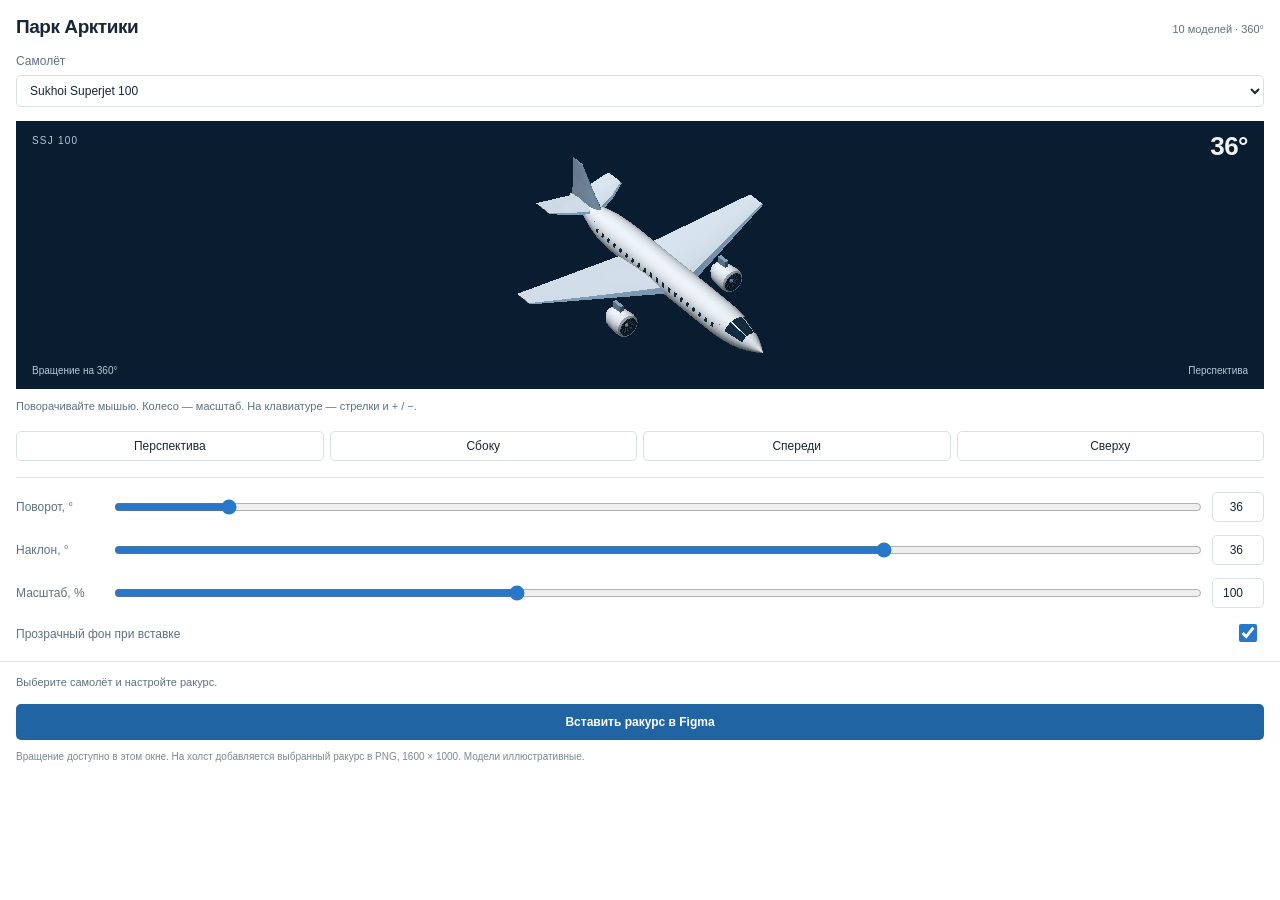
==== figma-plugin/ui.html @ 09c8cd71 "Редакция v4: новый дизайн, оговорка о неполных данных у ключевых цифр, подпись под графиком субсидий" ====
<!doctype html>
<html lang="ru">
<head>
  <meta charset="utf-8">
  <meta name="viewport" content="width=device-width, initial-scale=1">
  <title>Парк Арктики — 360°</title>
  <script>
    try { window.localStorage.getItem('x'); } catch (_) {
      const store = new Map();
      Object.defineProperty(window, 'localStorage', { configurable: true, value: {
        getItem: key => store.has(key) ? store.get(key) : null,
        setItem: (key, value) => store.set(key, String(value)),
        removeItem: key => store.delete(key), clear: () => store.clear(),
        key: index => Array.from(store.keys())[index] ?? null,
        get length() { return store.size; }
      }});
    }
  </script>
  <style>
    * { box-sizing: border-box; }
    :root { color-scheme: light dark; }
    html, body { margin: 0; background: var(--figma-color-bg, #fff); color: var(--figma-color-text, #182636); font-family: var(--font-family, Inter, Arial, sans-serif); font-size: 12px; }
    fig-content, fig-footer, fig-group, fig-field { display: block; }
    #plugin-root { min-height: 700px; }
    fig-content { padding: var(--spacer-4, 16px); }
    .heading { display: flex; justify-content: space-between; align-items: baseline; margin-bottom: 16px; }
    .heading h1 { margin: 0; font-size: 19px; letter-spacing: -.45px; font-weight: 700; }
    .heading span { color: var(--figma-color-text-secondary, #607181); font-size: 11px; }
    fig-field > label { display: block; margin-bottom: 7px; color: var(--figma-color-text-secondary, #607181); font-weight: 500; }
    fig-dropdown, fig-slider { display: block; width: 100%; }
    #stage { position: relative; height: 268px; background: #0a1c30; margin-top: 14px; overflow: hidden; }
    #canvas { display: block; width: 100%; height: 100%; cursor: grab; touch-action: none; outline: none; }
    #canvas:active { cursor: grabbing; }
    #canvas:focus-visible { outline: 2px solid #8bc5f4; outline-offset: -3px; }
    .stage-label { position: absolute; z-index: 1; left: 16px; top: 14px; pointer-events: none; color: #b5c9db; font-size: 10px; letter-spacing: .12em; text-transform: uppercase; }
    .stage-angle { position: absolute; z-index: 1; right: 16px; top: 10px; pointer-events: none; color: #f1f5f8; font-size: 26px; font-weight: 650; font-variant-numeric: tabular-nums; letter-spacing: -.5px; }
    .stage-bottom { position: absolute; bottom: 13px; left: 16px; right: 16px; display: flex; justify-content: space-between; pointer-events: none; color: #b5c9db; font-size: 10px; }
    .instruction { color: var(--figma-color-text-secondary, #607181); line-height: 1.5; margin: 9px 0 16px; font-size: 11px; }
    .quick-views { display: flex; gap: 6px; margin: 0 0 16px; }
    .quick-views fig-button { flex: 1; }
    fig-group { border-top: 1px solid var(--figma-color-border, #dfe5ea); padding-top: 14px; }
    .controls { display: grid; gap: 13px; }
    .controls fig-field { display: grid; grid-template-columns: 82px minmax(0, 1fr); align-items: center; gap: 14px; }
    .controls fig-field > label { margin: 0; }
    .export-field { display: flex; justify-content: space-between; gap: 16px; margin-top: 16px; align-items: center; }
    .export-field label { margin: 0; }
    fig-footer { border-top: 1px solid var(--figma-color-border, #dfe5ea); padding: 13px var(--spacer-4, 16px) 16px; }
    #status { min-height: 18px; display: block; color: var(--figma-color-text-secondary, #607181); line-height: 1.45; margin-bottom: 11px; font-size: 11px; }
    #status.error { color: var(--figma-color-text-danger, #c52b2b); }
    #insert { display: block; width: 100%; }
    .note { font-size: 10px; line-height: 1.45; color: var(--figma-color-text-tertiary, #7c8997); margin: 10px 0 0; }
    @media (prefers-color-scheme: dark) { html:not(.figma-light) { color-scheme: dark; } }
  </style>
</head>
<body>
  <div id="plugin-root">
    <fig-content>
      <div class="heading"><h1>Парк Арктики</h1><span>10 моделей · 360°</span></div>
      <fig-field><label for="aircraft">Самолёт</label><fig-dropdown id="aircraft" value="ssj100" aria-label="Самолёт">
        <option value="ssj100">Sukhoi Superjet 100</option>
        <option value="boeing737">Boeing 737</option>
        <option value="a320">Airbus A320</option>
        <option value="crj">Bombardier CRJ 100/200</option>
        <option value="an24">Ан-24</option>
        <option value="embraer">Embraer 170/190</option>
        <option value="dhc8">De Havilland DHC-8-300</option>
        <option value="atr">ATR 42/72</option>
        <option value="yak42">Як-42</option>
        <option value="an26">Ан-26</option>
      </fig-dropdown></fig-field>
      <div id="stage">
        <span class="stage-label" id="stage-name">SSJ 100</span><span class="stage-angle" id="angle-label">36°</span>
        <canvas id="canvas" tabindex="0" role="img" aria-label="Объёмная модель самолёта. Стрелки влево и вправо поворачивают её; вверх и вниз изменяют наклон."></canvas>
        <div class="stage-bottom"><span>Вращение на 360°</span><span id="view-label">Перспектива</span></div>
      </div>
      <p class="instruction">Поворачивайте мышью. Колесо — масштаб. На клавиатуре — стрелки и + / −.</p>
      <div class="quick-views" aria-label="Готовые ракурсы">
        <fig-button data-view="perspective">Перспектива</fig-button>
        <fig-button data-view="side">Сбоку</fig-button>
        <fig-button data-view="front">Спереди</fig-button>
        <fig-button data-view="top">Сверху</fig-button>
      </div>
      <fig-group name="Ракурс"><div class="controls">
        <fig-field><label for="yaw">Поворот, °</label><fig-slider text id="yaw" min="0" max="360" step="1" value="36" aria-label="Поворот в градусах"></fig-slider></fig-field>
        <fig-field><label for="pitch">Наклон, °</label><fig-slider text id="pitch" min="-60" max="75" step="1" value="36" aria-label="Наклон в градусах"></fig-slider></fig-field>
        <fig-field><label for="zoom">Масштаб, %</label><fig-slider text id="zoom" min="65" max="160" step="1" value="100" aria-label="Масштаб в процентах"></fig-slider></fig-field>
      </div></fig-group>
      <fig-field class="export-field"><label for="transparent">Прозрачный фон при вставке</label><fig-switch id="transparent" value="true" aria-label="Прозрачный фон при вставке"></fig-switch></fig-field>
    </fig-content>
    <fig-footer>
      <label id="status" role="status" aria-live="polite">Выберите самолёт и настройте ракурс.</label>
      <fig-button id="insert" type="submit">Вставить ракурс в Figma</fig-button>
      <p class="note">Вращение доступно в этом окне. На холст добавляется выбранный ракурс в PNG, 1600 × 1000. Модели иллюстративные.</p>
    </fig-footer>
  </div>
  <script>
/* Standalone preview fallback. Figma injects PropsKit into the plugin iframe. */
(() => {
  if (window.parent !== window) return;
  const css = `:host{font:inherit;color:inherit}*{box-sizing:border-box}input,select,button{font:inherit;color:var(--figma-color-text,#182636)}input,select{accent-color:var(--figma-color-bg-brand,#2877c8)}input[type=range]{width:100%;min-width:40px;cursor:pointer}select{width:100%;height:32px;border:1px solid var(--figma-color-border,#d8e0e7);border-radius:5px;padding:0 9px;background:var(--figma-color-bg,#fff)}input[type=number]{width:52px;height:30px;border:1px solid var(--figma-color-border,#d8e0e7);border-radius:5px;padding:3px 5px;background:var(--figma-color-bg,#fff);text-align:right}button{width:100%;min-height:30px;border:1px solid var(--figma-color-border,#d8e0e7);border-radius:5px;background:var(--figma-color-bg,#fff);padding:6px 10px;cursor:pointer;white-space:nowrap}button:hover{background:var(--figma-color-bg-hover,#edf2f6)}button:disabled{opacity:.5;cursor:wait}:host([type=submit]) button{background:var(--figma-color-bg-brand,#2164a4);color:var(--figma-color-text-onbrand,#fff);border-color:transparent;font-weight:600;min-height:36px}button:focus-visible,input:focus-visible,select:focus-visible{outline:2px solid var(--figma-color-border-selected,#4a92d7);outline-offset:2px}.slider{display:flex;gap:8px;align-items:center}.switch{width:32px;height:18px;margin:0;cursor:pointer}`;
  const emit = (host, type) => host.dispatchEvent(new Event(type, { bubbles: true }));
  if (!customElements.get('fig-dropdown')) customElements.define('fig-dropdown', class extends HTMLElement {
    connectedCallback() {
      if (this.shadowRoot) return;
      const root = this.attachShadow({ mode: 'open' }); root.innerHTML = '<style>' + css + '</style><select></select>'; this.input = root.querySelector('select');
      this.input.setAttribute('aria-label', this.getAttribute('aria-label') || 'Выбор');
      const update = () => { const old = this.input.value; this.input.innerHTML = ''; for (const option of this.querySelectorAll('option')) this.input.appendChild(option.cloneNode(true)); this.input.value = this._value || old || this.input.options[0]?.value || ''; };
      new MutationObserver(update).observe(this, { childList: true, subtree: true }); update();
      this.input.addEventListener('change', () => { this._value = this.input.value; emit(this, 'change'); });
    }
    get value() { return this.input?.value || this._value || ''; }
    set value(value) { this._value = String(value); if (this.input) this.input.value = this._value; }
  });
  if (!customElements.get('fig-slider')) customElements.define('fig-slider', class extends HTMLElement {
    connectedCallback() {
      if (this.shadowRoot) return;
      const root = this.attachShadow({ mode: 'open' }); root.innerHTML = '<style>' + css + '</style><div class="slider"><input type="range"><input type="number"></div>';
      this.inputs = [...root.querySelectorAll('input')];
      for (const input of this.inputs) {
        for (const attr of ['min', 'max', 'step']) input.setAttribute(attr, this.getAttribute(attr) || (attr === 'step' ? '1' : '0'));
        input.setAttribute('aria-label', this.getAttribute('aria-label') || 'Значение');
        for (const type of ['input', 'change']) input.addEventListener(type, () => { this.value = input.value; emit(this, type); });
      }
      this.value = this._value || this.getAttribute('value') || '0';
    }
    get value() { return this._value || '0'; }
    set value(value) { this._value = String(value); for (const input of this.inputs || []) input.value = this._value; }
  });
  if (!customElements.get('fig-switch')) customElements.define('fig-switch', class extends HTMLElement {
    connectedCallback() {
      if (this.shadowRoot) return;
      const root = this.attachShadow({ mode: 'open' }); root.innerHTML = '<style>' + css + '</style><input type="checkbox" role="switch" class="switch">'; this.input = root.querySelector('input');
      this.input.setAttribute('aria-label', this.getAttribute('aria-label') || 'Переключатель');
      this.value = this._value ?? this.getAttribute('value') === 'true';
      this.input.addEventListener('change', () => { this._value = this.input.checked; emit(this, 'change'); });
    }
    get value() { return this.input ? this.input.checked : this._value; }
    set value(value) { this._value = value === true || value === 'true'; if (this.input) this.input.checked = this._value; }
  });
  if (!customElements.get('fig-button')) customElements.define('fig-button', class extends HTMLElement {
    static get observedAttributes() { return ['disabled']; }
    connectedCallback() {
      if (this.shadowRoot) return;
      const root = this.attachShadow({ mode: 'open' }); root.innerHTML = '<style>' + css + '</style><button type="button"><slot></slot></button>'; this.input = root.querySelector('button'); this.input.disabled = this.hasAttribute('disabled');
    }
    attributeChangedCallback() { if (this.input) this.input.disabled = this.hasAttribute('disabled'); }
    get disabled() { return this.hasAttribute('disabled'); }
    set disabled(value) { this.toggleAttribute('disabled', Boolean(value)); }
  });
})();

  </script>
  <script>
  /* Illustrative aircraft geometry and portable 3D renderer. No libraries or network. */
(function(root){
  'use strict';
  const catalog=[
    {id:'ssj100',name:'Sukhoi Superjet 100',family:'SSJ 100',length:11.6,radius:.64,span:10.2,sweep:.44,windows:20,engine:'wing',engineRadius:.46,tail:'low',winglet:0},
    {id:'boeing737',name:'Boeing 737',family:'Boeing 737',length:13.5,radius:.68,span:11.7,sweep:.46,windows:26,engine:'wing',engineRadius:.54,tail:'low',winglet:.9},
    {id:'a320',name:'Airbus A320',family:'Airbus A320',length:13.2,radius:.74,span:11.6,sweep:.43,windows:25,engine:'wing',engineRadius:.60,tail:'low',winglet:.42},
    {id:'crj',name:'Bombardier CRJ 100/200',family:'CRJ 100/200',length:12.6,radius:.49,span:9.2,sweep:.43,windows:22,engine:'rear',engineRadius:.40,tail:'t',winglet:.35},
    {id:'an24',name:'Ан-24',family:'Ан-24',length:10.9,radius:.66,span:13.0,sweep:.075,windows:15,engine:'prop',engineRadius:.42,tail:'low',winglet:0,blades:4,highWing:true},
    {id:'embraer',name:'Embraer 170/190',family:'Embraer E-Jet',length:12.1,radius:.60,span:10.7,sweep:.42,windows:23,engine:'wing',engineRadius:.45,tail:'low',winglet:.7},
    {id:'dhc8',name:'De Havilland DHC-8-300',family:'DHC-8',length:13.6,radius:.53,span:12.5,sweep:.06,windows:18,engine:'prop',engineRadius:.40,tail:'t',winglet:0,blades:4,highWing:true},
    {id:'atr',name:'ATR 42/72',family:'ATR 42/72',length:12.1,radius:.59,span:12.8,sweep:.06,windows:18,engine:'prop',engineRadius:.42,tail:'t',winglet:0,blades:6,highWing:true},
    {id:'yak42',name:'Як-42',family:'Як-42',length:12.5,radius:.67,span:11.3,sweep:.39,windows:22,engine:'trijet',engineRadius:.46,tail:'t',winglet:0},
    {id:'an26',name:'Ан-26',family:'Ан-26',length:11.5,radius:.67,span:13.2,sweep:.075,windows:8,engine:'prop',engineRadius:.43,tail:'low',winglet:0,blades:4,highWing:true,cargo:true}
  ];
  const palette={paint:[234,240,246],wing:[219,231,242],belly:[160,185,209],edge:[139,169,195],glass:[20,44,65],dark:[18,32,45],metal:[104,133,157],blue:[101,164,217]};
  const norm=v=>{const n=Math.hypot(...v)||1;return v.map(x=>x/n);};
  const sub=(a,b)=>a.map((x,i)=>x-b[i]);
  const cross=(a,b)=>[a[1]*b[2]-a[2]*b[1],a[2]*b[0]-a[0]*b[2],a[0]*b[1]-a[1]*b[0]];
  const dot=(a,b)=>a.reduce((s,x,i)=>s+x*b[i],0);
  const clamp=(x,a,b)=>Math.max(a,Math.min(b,x));
  const mix=(a,b,t)=>a+(b-a)*t;
  const modelCache=new Map();

  function createModel(id){
    if(modelCache.has(id))return modelCache.get(id);
    const spec=catalog.find(s=>s.id===id||s.family===id||s.name===id)||catalog[0];
    const faces=[];const L=spec.length,R=spec.radius,W=spec.span;
    const material=name=>palette[name]||palette.paint;
    function tri(a,b,c,color,normal,vertexNormals){
      const n=normal||norm(cross(sub(b,a),sub(c,a)));
      if(Math.hypot(...cross(sub(b,a),sub(c,a)))<1e-8)return;
      faces.push({p:[a,b,c],n,vn:vertexNormals,c:material(color),center:a.map((x,i)=>(x+b[i]+c[i])/3)});
    }
    function quad(a,b,c,d,color,normal,vn){tri(a,b,c,color,normal,vn&&[vn[0],vn[1],vn[2]]);tri(a,c,d,color,normal,vn&&[vn[0],vn[2],vn[3]]);}
    function thinQuad(a,b,c,d,color,normal){quad(a,b,c,d,color,normal);quad(d,c,b,a,color,normal.map(x=>-x));}
    const profile=[[-.5,.025,.16],[-.47,.16,.14],[-.42,.37,.10],[-.36,.68,.04],[-.30,.91,0],[-.23,1,0],[.20,1,0],[.30,.99,-.01],[.37,.87,-.03],[.42,.66,-.05],[.465,.35,-.07],[.49,.11,-.08],[.5,.015,-.08]];
    function bodyAt(z){
      const t=z/L;let i=0;while(i<profile.length-2&&t>profile[i+1][0])i++;
      const a=profile[i],b=profile[i+1],f=clamp((t-a[0])/(b[0]-a[0]),0,1);
      return [mix(a[1],b[1],f)*R,mix(a[2],b[2],f)*R];
    }
    function bp(z,angle,offset){const [r,y]=bodyAt(z);return [(r+(offset||0))*Math.cos(angle),y+(r*.94+(offset||0))*Math.sin(angle),z];}
    function bn(z,angle){const e=L*.008;return norm([Math.cos(angle),Math.sin(angle)/.94,-(bodyAt(z+e)[0]-bodyAt(z-e)[0])/(2*e)]);}
    const bodyRows=34,radial=24;
    for(let j=0;j<bodyRows;j++){
      const z0=L*(-.5+j/bodyRows),z1=L*(-.5+(j+1)/bodyRows);
      for(let k=0;k<radial;k++){
        const a=k*Math.PI*2/radial,b=(k+1)*Math.PI*2/radial;
        const mid=(a+b)/2;
        const eps=.002,r0=bodyAt((z0+z1)/2-eps)[0],r1=bodyAt((z0+z1)/2+eps)[0];
        const n=norm([Math.cos(mid),Math.sin(mid)/.94,-(r1-r0)/(eps*2)]);
        quad(bp(z0,a),bp(z1,a),bp(z1,b),bp(z0,b),Math.sin(mid)<-.5?'belly':'paint',n,[bn(z0,a),bn(z1,a),bn(z1,b),bn(z0,b)]);
      }
    }
    function panel(z0,z1,a0,a1,color,subdivisions){
      const steps=subdivisions||1;
      for(let i=0;i<steps;i++)for(let j=0;j<steps;j++){
        const za=mix(z0,z1,i/steps),zb=mix(z0,z1,(i+1)/steps),aa=mix(a0,a1,j/steps),ab=mix(a0,a1,(j+1)/steps);
        const points=[bp(za,aa,.024),bp(zb,aa,.024),bp(zb,ab,.024),bp(za,ab,.024)];
        quad(...points,color,bn((za+zb)/2,(aa+ab)/2));
      }
    }
    for(const side of [-1,1]){
      const a=side===1?.27:Math.PI-.27;
      for(let k=0;k<spec.windows;k++){
        const z=mix(-L*.29,L*.31,k/(spec.windows-1));
        panel(z-.065,z+.065,a-.13,a+.13,'glass');
      }
      for(const z of [-L*.32,L*.335]){
        const a0=side===1?-.35:Math.PI-.6,a1=side===1?.6:Math.PI+.35;
        panel(z-.018,z+.018,a0,a1,'edge');
      }
    }
    [[.42,1.08],[1.17,1.97],[2.06,2.72]].forEach(angles=>panel(L*.365,L*.435,angles[0],angles[1],'glass',5));

    function airfoil(u,t){return 5*t*(.2969*Math.sqrt(u)-.126*u-.3516*u*u+.2843*u*u*u-.1036*u*u*u*u);}
    function wing(stations,side,vertical){
      const steps=12;
      function at(row,u,top){
        const [span,lead,trail,y,thick]=row,chord=lead-trail;
        const h=airfoil(u,thick)*chord*(top?1:-1);
        return vertical?[h,span,lead-u*chord]:[side*span,y+h+.012*chord*Math.sin(Math.PI*u),lead-u*chord];
      }
      for(let i=0;i<stations.length-1;i++)for(let j=0;j<steps;j++)for(const top of [true,false]){
        const a=at(stations[i],j/steps,top),b=at(stations[i+1],j/steps,top),c=at(stations[i+1],(j+1)/steps,top),d=at(stations[i],(j+1)/steps,top);
        const color=j===0?'edge':top?'wing':'belly';
        if(vertical?!top:(side===1)===top)quad(a,b,c,d,color);else quad(d,c,b,a,color);
      }
      const tip=stations[stations.length-1];
      for(let j=0;j<steps;j++)quad(at(tip,j/steps,true),at(tip,(j+1)/steps,true),at(tip,(j+1)/steps,false),at(tip,j/steps,false),'edge');
    }
    const wy=spec.highWing?R*.64:-R*.28;
    const chord=spec.highWing?L*.18:L*.25;
    const wingRows=[0,.34,.7,1].map(t=>{
      const x=mix(R*.6,W/2,t),lead=L*.075-spec.sweep*(x-R*.6);
      return [x,lead,lead-chord*(1-.73*t),wy+t*.30,.115-t*.073];
    });
    [-1,1].forEach(s=>wing(wingRows,s,false));
    if(spec.winglet){
      const tip=wingRows[wingRows.length-1];
      [-1,1].forEach(s=>{
        const x=s*tip[0],y=tip[3],z=tip[1];
        thinQuad([x,y,z],[x+s*.12,y+spec.winglet,z-.2],[x+s*.1,y+spec.winglet,z-.65],[x,y,z-.7],'wing',norm([s*.85,.1,.2]));
      });
    }
    const tailH=R*2.8,tailBase=R*.25;
    wing([[tailBase,-L*.315,-L*.49,0,.14],[R*1.6,-L*.38,-L*.485,0,.10],[tailH,-L*.435,-L*.485,0,.07]],1,true);
    const ty=spec.tail==='t'?tailH*.94:R*.40;
    const tailSpan=W*(spec.highWing?.29:.31)/2;
    const tailRows=[[R*.1,-L*.35,-L*.475,ty,.10],[tailSpan*.6,-L*.385,-L*.485,ty+.08,.07],[tailSpan,-L*.42,-L*.49,ty+.16,.04]];
    [-1,1].forEach(s=>wing(tailRows,s,false));

    function revolve(cx,cy,cz,rows,color,segments){
      const n=segments||20;
      for(let j=0;j<rows.length-1;j++)for(let k=0;k<n;k++){
        const [z0,r0]=rows[j],[z1,r1]=rows[j+1],a=k*2*Math.PI/n,b=(k+1)*2*Math.PI/n;
        const pt=(z,r,t)=>[cx+r*Math.cos(t),cy+r*Math.sin(t),cz+z];
        const m=(a+b)/2,slope=(r1-r0)/(z1-z0||.001);
        const na=norm([Math.cos(a),Math.sin(a),-slope]),nb=norm([Math.cos(b),Math.sin(b),-slope]);
        quad(pt(z0,r0,a),pt(z1,r1,a),pt(z1,r1,b),pt(z0,r0,b),color,norm([Math.cos(m),Math.sin(m),-slope]),[na,na,nb,nb]);
      }
    }
    function disk(cx,cy,z,r,color,back){
      for(let k=0;k<20;k++){const a=k*Math.PI/10,b=(k+1)*Math.PI/10;tri([cx,cy,z],[cx+r*Math.cos(a),cy+r*Math.sin(a),z],[cx+r*Math.cos(b),cy+r*Math.sin(b),z],color,[0,0,back?-1:1]);}
    }
    function box(x0,x1,y0,y1,z0,z1,color){
      quad([x0,y0,z0],[x0,y0,z1],[x0,y1,z1],[x0,y1,z0],color,[-1,0,0]);quad([x1,y0,z1],[x1,y0,z0],[x1,y1,z0],[x1,y1,z1],color,[1,0,0]);
      quad([x0,y1,z0],[x0,y1,z1],[x1,y1,z1],[x1,y1,z0],color,[0,1,0]);quad([x0,y0,z1],[x0,y0,z0],[x1,y0,z0],[x1,y0,z1],color,[0,-1,0]);
      quad([x0,y0,z1],[x1,y0,z1],[x1,y1,z1],[x0,y1,z1],color,[0,0,1]);quad([x1,y0,z0],[x0,y0,z0],[x0,y1,z0],[x1,y1,z0],color,[0,0,-1]);
    }
    function jet(cx,cy,cz,r){
      revolve(cx,cy,cz,[[-1.1*r,.55*r],[-.6*r,.87*r],[.65*r,r],[1.05*r,.94*r],[1.15*r,.78*r]],'paint');
      disk(cx,cy,cz-1.1*r,.55*r,'dark',true);
      revolve(cx,cy,cz,[[.9*r,.73*r],[1.15*r,.78*r]],'metal');
      disk(cx,cy,cz+.86*r,.72*r,'dark');
      for(let k=0;k<12;k++){
        const a=k*Math.PI/6,b=a+.21;
        tri([cx+Math.cos(a)*r*.15,cy+Math.sin(a)*r*.15,cz+.89*r],[cx+Math.cos(a+.16)*r*.67,cy+Math.sin(a+.16)*r*.67,cz+.89*r],[cx+Math.cos(b+.16)*r*.67,cy+Math.sin(b+.16)*r*.67,cz+.89*r],'metal',[0,0,1]);
      }
      revolve(cx,cy,cz,[[.88*r,.19*r],[1.08*r,.015*r]],'edge',12);
    }
    function prop(cx,cy,cz,r){
      revolve(cx,cy,cz,[[-2.0*r,.2*r],[-1.0*r,.85*r],[1.1*r,r],[1.7*r,.65*r]],'paint');
      const z=cz+1.75*r,pr=r*2.45;
      for(let k=0;k<spec.blades;k++){
        const a=k*2*Math.PI/spec.blades+.2,rad=(radius,offset)=>[cx+Math.cos(a)*radius-Math.sin(a)*offset,cy+Math.sin(a)*radius+Math.cos(a)*offset,z];
        thinQuad(rad(r*.30,-r*.12),rad(pr*.83,-r*.17),rad(pr,r*.10),rad(r*.42,r*.25),'dark',[0,0,1]);
        thinQuad(rad(pr*.82,-r*.14),rad(pr*.94,-r*.04),rad(pr,r*.10),rad(pr*.88,r*.16),'blue',[0,0,1]);
      }
      revolve(cx,cy,z,[[0,r*.31],[r*.42,r*.24],[r*.78,.015]],'edge',16);
    }
    if(spec.engine==='wing'||spec.engine==='prop')[-1,1].forEach(s=>{
      const x=s*W*.225,r=spec.engineRadius;
      if(spec.engine==='prop')prop(x,wy-r*.7,L*.09,r);
      else{
        const y=wy-r*1.45,z=L*.08-spec.sweep*(Math.abs(x)-R*.6)+r*.55;
        box(x-.07,x+.07,y+r*.55,wy,z-r*.65,z+r*.30,'edge');jet(x,y,z,r);
      }
    });
    if(spec.engine==='rear'||spec.engine==='trijet')[-1,1].forEach(s=>{
      const x=s*(R+spec.engineRadius*.8),y=R*.16,z=-L*.29;
      box(s===1?R*.5:x,s===1?x:-R*.5,y-.04,y+.08,z-.55,z+.35,'edge');jet(x,y,z,spec.engineRadius);
    });
    if(spec.engine==='trijet')jet(0,R*1.2,-L*.365,spec.engineRadius*.94);
    const all=faces.flatMap(f=>f.p),radius=Math.max(...all.map(p=>Math.hypot(...p)));
    const model={id:spec.id,name:spec.name,spec,faces,radius,triangleCount:faces.length};
    modelCache.set(spec.id,model);return model;
  }

  function rotate(v,yaw,pitch){
    const cy=Math.cos(yaw),sy=Math.sin(yaw),cx=Math.cos(pitch),sx=Math.sin(pitch);
    const x=v[0]*cy+v[2]*sy,z=-v[0]*sy+v[2]*cy;
    return [x,v[1]*cx-z*sx,v[1]*sx+z*cx];
  }
  function projection(model,options){
    const o=options||{},w=o.width||480,h=o.height||300,yaw=o.yaw===undefined?.62:o.yaw,pitch=o.pitch===undefined?.63:o.pitch,zoom=o.zoom||1;
    const light=norm([-.45,.75,.7]);
    const cosY=Math.cos(yaw),sinY=Math.sin(yaw),cosP=Math.cos(pitch),sinP=Math.sin(pitch);
    const transform=v=>{const x=v[0]*cosY+v[2]*sinY,z=-v[0]*sinY+v[2]*cosY;return [x,v[1]*cosP-z*sinP,v[1]*sinP+z*cosP];};
    function illuminate(n,c){
      const diff=Math.max(0,dot(n,light)),shade=.38+.64*diff;
      const shine=Math.pow(Math.max(0,n[2]*.72+n[1]*.35-n[0]*.25),18)*22;
      return c.map((value,i)=>Math.round(clamp(value*shade+shine+(1-diff)*[1,6,12][i],0,255)));
    }
    let minX=Infinity,maxX=-Infinity,minY=Infinity,maxY=-Infinity;
    const raw=model.faces.map(f=>{
      const pts=f.p.map(transform);
      pts.forEach(p=>{minX=Math.min(minX,p[0]);maxX=Math.max(maxX,p[0]);minY=Math.min(minY,p[1]);maxY=Math.max(maxY,p[1]);});
      const n=transform(f.n),col=illuminate(n,f.c),rgbs=f.vn&&f.vn.map(vn=>illuminate(transform(vn),f.c));
      return {pts,z:pts.reduce((s,p)=>s+p[2],0)/3,color:`rgb(${col.join(',')})`,rgb:col,rgbs,nz:n[2]};
    }).filter(f=>f.nz>-.025);
    const base=Math.min(w*.88/(model.spec.span*1.05),h*.88/(model.spec.length*.72));
    const scale=Math.min(base,w*.88/(maxX-minX),h*.88/(maxY-minY))*zoom;
    const cx=(minX+maxX)/2,cy=(minY+maxY)/2;
    const polygons=raw.map(f=>({points:f.pts.map(p=>[w/2+(p[0]-cx)*scale,h/2-(p[1]-cy)*scale,p[2]]),z:f.z,color:f.color,rgb:f.rgb,rgbs:f.rgbs,nz:f.nz}));
    polygons.sort((a,b)=>a.z-b.z);
    return {width:w,height:h,polygons,triangles:model.triangleCount,yaw,pitch,zoom};
  }
  /* A small software depth buffer keeps glazing, propellers and intersecting
     wings correctly occluded, even where WebGL is disabled. Pixels are only
     recomputed when the user changes the view; no animation loop is required. */
  function rasterize(model,options){
    const o=options||{},w=Math.round(o.width||480),h=Math.round(o.height||300),size=w*h;
    const b=o.buffer&&o.buffer.width===w&&o.buffer.height===h?o.buffer:{width:w,height:h,data:new Uint8ClampedArray(size*4),depth:new Float32Array(size)};
    b.data.fill(0);b.depth.fill(-Infinity);
    const scene=projection(model,Object.assign({},o,{width:w,height:h}));
    for(const face of scene.polygons){
      let [p0,p1,p2]=face.points;
      let [c0,c1,c2]=face.rgbs||[face.rgb,face.rgb,face.rgb];
      let area=(p2[0]-p1[0])*(p0[1]-p1[1])-(p2[1]-p1[1])*(p0[0]-p1[0]);
      if(Math.abs(area)<.0001)continue;
      if(area<0){const p=p1;p1=p2;p2=p;const c=c1;c1=c2;c2=c;area=-area;}
      const xa=Math.max(0,Math.floor(Math.min(p0[0],p1[0],p2[0]))),xb=Math.min(w-1,Math.ceil(Math.max(p0[0],p1[0],p2[0])));
      const ya=Math.max(0,Math.floor(Math.min(p0[1],p1[1],p2[1]))),yb=Math.min(h-1,Math.ceil(Math.max(p0[1],p1[1],p2[1])));
      const dx0=p1[1]-p2[1],dy0=p2[0]-p1[0],dx1=p2[1]-p0[1],dy1=p0[0]-p2[0],dx2=p0[1]-p1[1],dy2=p1[0]-p0[0];
      let row0=dy0*(ya+.5-p1[1])+dx0*(xa+.5-p1[0]);
      let row1=dy1*(ya+.5-p2[1])+dx1*(xa+.5-p2[0]);
      let row2=dy2*(ya+.5-p0[1])+dx2*(xa+.5-p0[0]);
      const iz=1/area,dzx=(dx0*p0[2]+dx1*p1[2]+dx2*p2[2])*iz,dzy=(dy0*p0[2]+dy1*p1[2]+dy2*p2[2])*iz;
      let rowZ=(row0*p0[2]+row1*p1[2]+row2*p2[2])*iz;
      const dcx=c0.map((v,i)=>(dx0*v+dx1*c1[i]+dx2*c2[i])*iz),dcy=c0.map((v,i)=>(dy0*v+dy1*c1[i]+dy2*c2[i])*iz);
      const rowC=c0.map((v,i)=>(row0*v+row1*c1[i]+row2*c2[i])*iz);
      for(let y=ya;y<=yb;y++){
        let e0=row0,e1=row1,e2=row2,z=rowZ,index=y*w+xa;
        let r=rowC[0],g=rowC[1],blue=rowC[2];
        for(let x=xa;x<=xb;x++,index++){
          if(e0>=-.00001&&e1>=-.00001&&e2>=-.00001&&z>b.depth[index]){
            b.depth[index]=z;const i=index*4;b.data[i]=r;b.data[i+1]=g;b.data[i+2]=blue;b.data[i+3]=255;
          }
          e0+=dx0;e1+=dx1;e2+=dx2;z+=dzx;r+=dcx[0];g+=dcx[1];blue+=dcx[2];
        }
        row0+=dy0;row1+=dy1;row2+=dy2;rowZ+=dzy;
        rowC[0]+=dcy[0];rowC[1]+=dcy[1];rowC[2]+=dcy[2];
      }
    }
    b.triangles=scene.triangles;b.yaw=scene.yaw;b.pitch=scene.pitch;
    return b;
  }
  const canvasBuffers=typeof WeakMap!=='undefined'?new WeakMap():new Map();
  function render(canvas,model,options){
    const o=options||{},width=o.width||canvas.clientWidth||480,height=o.height||canvas.clientHeight||300;
    const dpr=Math.min(o.dpr||(typeof devicePixelRatio==='number'?devicePixelRatio:1),1.5);
    const dw=Math.round(width*dpr),dh=Math.round(height*dpr);
    if(canvas.width!==dw||canvas.height!==dh){canvas.width=dw;canvas.height=dh;}
    const ctx=canvas.getContext('2d',{alpha:true});if(!ctx)return null;
    const frame=rasterize(model,Object.assign({},o,{width:dw,height:dh,buffer:canvasBuffers.get(canvas)}));
    canvasBuffers.set(canvas,frame);
    const bitmap=ctx.createImageData(dw,dh);bitmap.data.set(frame.data);
    ctx.setTransform(1,0,0,1,0,0);ctx.clearRect(0,0,dw,dh);ctx.putImageData(bitmap,0,0);
    if(o.background&&o.background!=='transparent'){
      ctx.globalCompositeOperation='destination-over';ctx.fillStyle=o.background;ctx.fillRect(0,0,dw,dh);ctx.globalCompositeOperation='source-over';
    }
    return {triangles:frame.triangles,yaw:frame.yaw,pitch:frame.pitch,engine:'canvas-3d-depth-buffer'};
  }
  function toSVG(model,options){
    const s=projection(model,options),bg=options&&options.background;
    const paths=s.polygons.map(f=>`<path d="M${f.points.map(p=>p.slice(0,2).map(v=>v.toFixed(2)).join(',')).join('L')}Z" fill="${f.color}" stroke="${f.color}" stroke-width=".45" stroke-linejoin="round"/>`).join('');
    return `<svg xmlns="http://www.w3.org/2000/svg" width="${s.width}" height="${s.height}" viewBox="0 0 ${s.width} ${s.height}">${bg&&bg!=='transparent'?`<rect width="100%" height="100%" fill="${bg}"/>`:''}${paths}</svg>`;
  }
  const api={catalog,createModel,render,rasterize,toSVG,project:projection,version:'1.0.0'};
  if(typeof module!=='undefined'&&module.exports)module.exports=api;
  if(root)root.Fleet3D=api;
})(typeof window!=='undefined'?window:typeof globalThis!=='undefined'?globalThis:this);

  </script>
  <script>
    (() => {
      'use strict';
      const $ = id => document.getElementById(id);
      const post = message => parent.postMessage({ pluginMessage: message }, '*');
      const clamp = (value, lo, hi) => Math.max(lo, Math.min(hi, value));
      const radians = degrees => degrees * Math.PI / 180;
      const normalize = degrees => ((degrees % 360) + 360) % 360;
      const canvas = $('canvas');
      const ids = new Set(Fleet3D.catalog.map(item => item.id));
      let state = { schema: 1, aircraftId: 'ssj100', yaw: 36, pitch: 36, zoom: 1, transparent: true };
      let model = Fleet3D.createModel(state.aircraftId), frame = 0, dragging = null, busy = false;
      let insertedTimeout = 0;
      const presets = { perspective: [36, 36, 'Перспектива'], side: [90, 0, 'Сбоку'], front: [0, 0, 'Спереди'], top: [0, 75, 'Сверху'] };
      function status(text, error = false) { $('status').textContent = text; $('status').classList.toggle('error', error); }
      function sync() {
        $('aircraft').value = state.aircraftId; $('yaw').value = String(Math.round(state.yaw));
        $('pitch').value = String(Math.round(state.pitch)); $('zoom').value = String(Math.round(state.zoom * 100));
        $('transparent').value = state.transparent; $('angle-label').textContent = Math.round(state.yaw) + '°';
        $('stage-name').textContent = Fleet3D.catalog.find(item => item.id === state.aircraftId).family;
        canvas.setAttribute('aria-label', model.name + '. Объёмная модель, поворот ' + Math.round(state.yaw) + ' градусов. Стрелки управляют ракурсом.');
      }
      function draw() {
        frame = 0;
        const rect = canvas.getBoundingClientRect();
        Fleet3D.render(canvas, model, { width: Math.max(320, rect.width), height: Math.max(200, rect.height), yaw: radians(state.yaw), pitch: radians(state.pitch), zoom: state.zoom, background: 'transparent', dpr: Math.min(window.devicePixelRatio || 1, 1.5) });
      }
      function schedule() { if (!frame) frame = requestAnimationFrame(draw); }
      function changed(label) { sync(); schedule(); if (label) $('view-label').textContent = label; }
      function changeAircraft() {
        const value = $('aircraft').value; if (!ids.has(value)) return;
        state.aircraftId = value; model = Fleet3D.createModel(value); changed();
      }
      $('aircraft').addEventListener('change', changeAircraft);
      for (const id of ['yaw', 'pitch', 'zoom']) {
        const update = () => {
          const value = Number($(id).value); if (!Number.isFinite(value)) return;
          if (id === 'yaw') state.yaw = clamp(value, 0, 360);
          if (id === 'pitch') state.pitch = clamp(value, -60, 75);
          if (id === 'zoom') state.zoom = clamp(value / 100, .65, 1.6);
          changed('Свой ракурс');
        };
        $(id).addEventListener('input', update); $(id).addEventListener('change', update);
      }
      $('transparent').addEventListener('change', () => { const v = $('transparent').value; state.transparent = v === true || v === 'true' || v === 'on'; });
      for (const button of document.querySelectorAll('[data-view]')) button.addEventListener('click', () => {
        const preset = presets[button.dataset.view]; state.yaw = preset[0]; state.pitch = preset[1]; state.zoom = 1; changed(preset[2]);
      });
      canvas.addEventListener('pointerdown', event => { dragging = { id: event.pointerId, x: event.clientX, y: event.clientY }; canvas.setPointerCapture(event.pointerId); canvas.focus({ preventScroll: true }); });
      canvas.addEventListener('pointermove', event => {
        if (!dragging || dragging.id !== event.pointerId) return;
        state.yaw = normalize(state.yaw + (event.clientX - dragging.x) * .48);
        state.pitch = clamp(state.pitch + (event.clientY - dragging.y) * .35, -60, 75);
        dragging.x = event.clientX; dragging.y = event.clientY; changed('Свой ракурс');
      });
      const release = () => { dragging = null; };
      canvas.addEventListener('pointerup', release); canvas.addEventListener('pointercancel', release); canvas.addEventListener('lostpointercapture', release);
      canvas.addEventListener('wheel', event => { event.preventDefault(); state.zoom = clamp(state.zoom - event.deltaY * .001, .65, 1.6); changed('Свой ракурс'); }, { passive: false });
      canvas.addEventListener('keydown', event => {
        const step = event.shiftKey ? 15 : 5;
        if (event.key === 'ArrowLeft') state.yaw = normalize(state.yaw - step);
        else if (event.key === 'ArrowRight') state.yaw = normalize(state.yaw + step);
        else if (event.key === 'ArrowUp') state.pitch = clamp(state.pitch + step, -60, 75);
        else if (event.key === 'ArrowDown') state.pitch = clamp(state.pitch - step, -60, 75);
        else if (event.key === '+' || event.key === '=') state.zoom = clamp(state.zoom + .05, .65, 1.6);
        else if (event.key === '-') state.zoom = clamp(state.zoom - .05, .65, 1.6);
        else if (event.key === 'Home') { state.yaw = 36; state.pitch = 36; state.zoom = 1; }
        else return;
        event.preventDefault(); changed('Свой ракурс');
      });
      function setBusy(value) { busy = value; $('insert').disabled = value; }
      $('insert').addEventListener('click', async () => {
        if (busy) return; setBusy(true); status('Готовим изображение…');
        try {
          const output = document.createElement('canvas');
          Fleet3D.render(output, model, { width: 1600, height: 1000, yaw: radians(state.yaw), pitch: radians(state.pitch), zoom: state.zoom, background: state.transparent ? 'transparent' : '#0a1c30', dpr: 1 });
          const blob = await new Promise((resolve, reject) => output.toBlob(value => value ? resolve(value) : reject(new Error('Не удалось подготовить изображение.')), 'image/png'));
          const png = Array.from(new Uint8Array(await blob.arrayBuffer()));
          post({ type: 'insert-view', ...state, png, width: output.width, height: output.height });
          status('Добавляем ракурс в Figma…');
          clearTimeout(insertedTimeout); insertedTimeout = setTimeout(() => { if (busy) { setBusy(false); status('Figma пока не ответила. Откройте плагин в редакторе Design и повторите вставку.', true); } }, 12000);
        } catch (error) { setBusy(false); status(error.message || 'Не удалось подготовить изображение.', true); }
      });
      window.addEventListener('message', event => {
        const message = event.data && event.data.pluginMessage; if (!message) return;
        if (message.type === 'ready' && message.state && ids.has(message.state.aircraftId)) {
          const s = message.state; if (![s.yaw, s.pitch, s.zoom].every(Number.isFinite)) return;
          state = { schema: 1, aircraftId: s.aircraftId, yaw: normalize(s.yaw), pitch: clamp(s.pitch, -60, 75), zoom: clamp(s.zoom, .65, 1.6), transparent: s.transparent !== false };
          model = Fleet3D.createModel(state.aircraftId); changed('Сохранённый ракурс');
        }
        if (message.type === 'inserted') { clearTimeout(insertedTimeout); setBusy(false); status(message.name + ': ракурс добавлен. Можно выбрать следующий.'); }
        if (message.type === 'error') { clearTimeout(insertedTimeout); setBusy(false); status(message.message || 'Не удалось вставить ракурс.', true); }
      });
      new ResizeObserver(schedule).observe($('stage'));
      new ResizeObserver(() => post({ type: 'resize', height: Math.ceil($('plugin-root').getBoundingClientRect().height) })).observe($('plugin-root'));
      sync(); schedule(); post({ type: 'ready' });
      window.__fleetPluginState = () => ({ ...state, model: model.id, triangleCount: model.triangleCount });
    })();
  </script>
</body>
</html>
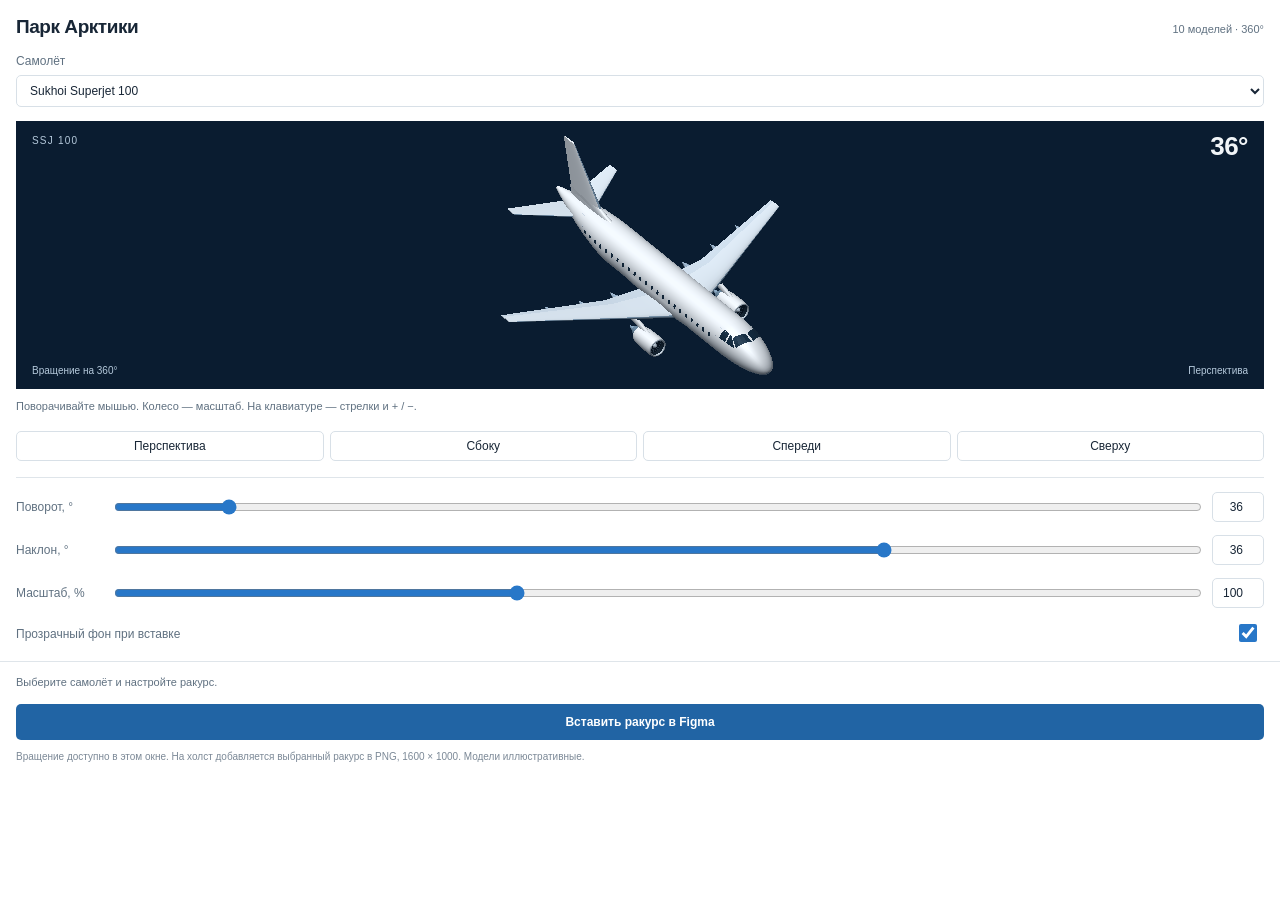
==== commit 4159b75e: "Рейсы с промежуточной посадкой считаем один раз; сноска о пассажиропотоке; кусты вместо местных сете" ====
--- a/figma-plugin/ui.html
+++ b/figma-plugin/ui.html
@@ -151,204 +151,535 @@
 
   </script>
   <script>
-  /* Illustrative aircraft geometry and portable 3D renderer. No libraries or network. */
+  /* Aircraft geometry and portable 3D renderer. No libraries or network.
+   Sizes are in metres and follow published dimensions of each type:
+   fuselage, wing planform with kink and dihedral, winglets, nacelles,
+   propellers and tail. Surfaces are simplified, so the models stay
+   illustrations rather than engineering drawings. */
 (function(root){
   'use strict';
-  const catalog=[
-    {id:'ssj100',name:'Sukhoi Superjet 100',family:'SSJ 100',length:11.6,radius:.64,span:10.2,sweep:.44,windows:20,engine:'wing',engineRadius:.46,tail:'low',winglet:0},
-    {id:'boeing737',name:'Boeing 737',family:'Boeing 737',length:13.5,radius:.68,span:11.7,sweep:.46,windows:26,engine:'wing',engineRadius:.54,tail:'low',winglet:.9},
-    {id:'a320',name:'Airbus A320',family:'Airbus A320',length:13.2,radius:.74,span:11.6,sweep:.43,windows:25,engine:'wing',engineRadius:.60,tail:'low',winglet:.42},
-    {id:'crj',name:'Bombardier CRJ 100/200',family:'CRJ 100/200',length:12.6,radius:.49,span:9.2,sweep:.43,windows:22,engine:'rear',engineRadius:.40,tail:'t',winglet:.35},
-    {id:'an24',name:'Ан-24',family:'Ан-24',length:10.9,radius:.66,span:13.0,sweep:.075,windows:15,engine:'prop',engineRadius:.42,tail:'low',winglet:0,blades:4,highWing:true},
-    {id:'embraer',name:'Embraer 170/190',family:'Embraer E-Jet',length:12.1,radius:.60,span:10.7,sweep:.42,windows:23,engine:'wing',engineRadius:.45,tail:'low',winglet:.7},
-    {id:'dhc8',name:'De Havilland DHC-8-300',family:'DHC-8',length:13.6,radius:.53,span:12.5,sweep:.06,windows:18,engine:'prop',engineRadius:.40,tail:'t',winglet:0,blades:4,highWing:true},
-    {id:'atr',name:'ATR 42/72',family:'ATR 42/72',length:12.1,radius:.59,span:12.8,sweep:.06,windows:18,engine:'prop',engineRadius:.42,tail:'t',winglet:0,blades:6,highWing:true},
-    {id:'yak42',name:'Як-42',family:'Як-42',length:12.5,radius:.67,span:11.3,sweep:.39,windows:22,engine:'trijet',engineRadius:.46,tail:'t',winglet:0},
-    {id:'an26',name:'Ан-26',family:'Ан-26',length:11.5,radius:.67,span:13.2,sweep:.075,windows:8,engine:'prop',engineRadius:.43,tail:'low',winglet:0,blades:4,highWing:true,cargo:true}
-  ];
-  const palette={paint:[234,240,246],wing:[219,231,242],belly:[160,185,209],edge:[139,169,195],glass:[20,44,65],dark:[18,32,45],metal:[104,133,157],blue:[101,164,217]};
-  const norm=v=>{const n=Math.hypot(...v)||1;return v.map(x=>x/n);};
-  const sub=(a,b)=>a.map((x,i)=>x-b[i]);
+  const PI=Math.PI,TAU=PI*2,DEG=PI/180;
+  const add=(a,b)=>[a[0]+b[0],a[1]+b[1],a[2]+b[2]];
+  const sub=(a,b)=>[a[0]-b[0],a[1]-b[1],a[2]-b[2]];
+  const mul=(a,s)=>[a[0]*s,a[1]*s,a[2]*s];
   const cross=(a,b)=>[a[1]*b[2]-a[2]*b[1],a[2]*b[0]-a[0]*b[2],a[0]*b[1]-a[1]*b[0]];
-  const dot=(a,b)=>a.reduce((s,x,i)=>s+x*b[i],0);
+  const dot=(a,b)=>a[0]*b[0]+a[1]*b[1]+a[2]*b[2];
+  const len=a=>Math.hypot(a[0],a[1],a[2]);
+  const norm=a=>{const l=len(a)||1;return [a[0]/l,a[1]/l,a[2]/l];};
   const clamp=(x,a,b)=>Math.max(a,Math.min(b,x));
   const mix=(a,b,t)=>a+(b-a)*t;
+  const smooth=t=>{t=clamp(t,0,1);return t*t*(3-2*t);};
+  const spow=(v,p)=>(v<0?-1:1)*Math.pow(Math.abs(v),p);
+  const lin=(a,b,n)=>Array.from({length:n+1},(_,i)=>a+(b-a)*i/n);
+  const se=(s,m)=>Math.pow(1-Math.pow(1-clamp(s,0,1),m),1/m);
+  const bump=(x,a,b,r)=>smooth((x-a)/r)*smooth((b-x)/r);
+  /* Monotone cubic through [x,y] knots (Fritsch–Carlson), used for nacelle and fairing outlines. */
+  function curve(k){
+    const n=k.length,xs=k.map(p=>p[0]),ys=k.map(p=>p[1]),d=[],m=new Array(n);
+    for(let i=0;i<n-1;i++)d.push((ys[i+1]-ys[i])/(xs[i+1]-xs[i]));
+    m[0]=d[0];m[n-1]=d[n-2];
+    for(let i=1;i<n-1;i++)m[i]=d[i-1]*d[i]<=0?0:(d[i-1]+d[i])/2;
+    for(let i=0;i<n-1;i++){
+      if(d[i]===0){m[i]=m[i+1]=0;continue;}
+      const a=m[i]/d[i],b=m[i+1]/d[i],h=a*a+b*b;
+      if(h>9){const t=3/Math.sqrt(h);m[i]=t*a*d[i];m[i+1]=t*b*d[i];}
+    }
+    return x=>{
+      if(x<=xs[0])return ys[0];if(x>=xs[n-1])return ys[n-1];
+      let i=0;while(x>xs[i+1])i++;
+      const h=xs[i+1]-xs[i],t=(x-xs[i])/h,t2=t*t,t3=t2*t;
+      return (2*t3-3*t2+1)*ys[i]+(t3-2*t2+t)*h*m[i]+(-2*t3+3*t2)*ys[i+1]+(t3-t2)*h*m[i+1];
+    };
+  }
+
+  /* z is measured from the nose rearwards; x is the span (left wing positive), y is up.
+     wing.plan: [span station, leading edge, chord]; engines: x, y of the axis, z of the intake lip. */
+  const catalog=[
+    {id:'ssj100',name:'Sukhoi Superjet 100',family:'SSJ 100',length:29.94,span:27.8,
+      body:{d:3.46,top:1.02,nose:[5.0,6.6,5.6],noseY:-.3,shape:[1.6,2.3,2.1],tail:8.6,tailY:.5,tailR:.09,cockpit:'jet'},
+      windows:{n:23,from:6.2,to:24.0,y:.25,w:.26,h:.37},doors:[[4.6,.82],[24.5,.78]],
+      wing:{y:-.55,dihedral:[5],tc:[.14,.12,.1],plan:[[1.73,11.5,4.9],[5,13.17,3.23],[13.9,17.7,1.2]],canoes:[3.7,6.8,9.8]},
+      engine:{type:'fan',x:4.3,y:-2.05,z:9.8,r:.86,len:3.7},
+      htail:{span:10.6,root:3.1,tip:1.05,sweep:33,dihedral:6,z:25.4,y:.24},
+      vtail:{h:5.0,root:4.8,tip:1.55,sweep:40,z:23.4,fillet:[20.8,.52]}},
+    {id:'boeing737',name:'Boeing 737',family:'Boeing 737',length:39.47,span:35.79,
+      body:{d:3.76,top:1.13,nose:[5.4,8.0,6.6],noseY:-.38,shape:[1.5,2.2,2.0],tail:10.8,tailY:.44,tailR:.1,cockpit:'jet'},
+      windows:{n:34,from:6.4,to:33.4,y:.27,w:.25,h:.36},doors:[[5.0,.86],[33.8,.86]],
+      wing:{y:-.58,dihedral:[6],tc:[.15,.125,.105],plan:[[1.88,14.9,6.1],[5.6,16.88,4.12],[17.16,23.03,1.3]],canoes:[6.9,10.2,13.3],
+        tip:{h:2.44,cant:16,sweep:44,chord:.6,r:.75}},
+      engine:{type:'fan',x:4.95,y:-1.98,z:13.1,r:1.03,len:3.75,flat:.17},
+      htail:{span:14.35,root:3.9,tip:1.25,sweep:35,dihedral:7,z:33.7,y:.2},
+      vtail:{h:6.5,root:5.9,tip:1.65,sweep:39,z:31.1,fillet:[26.0,.64]}},
+    {id:'a320',name:'Airbus A320',family:'Airbus A320',length:37.57,span:35.8,
+      body:{d:3.95,top:1.09,nose:[5.3,7.4,6.2],noseY:-.27,shape:[1.65,2.3,2.15],tail:10.4,tailY:.48,tailR:.1,cockpit:'jet'},
+      windows:{n:30,from:6.9,to:32.4,y:.25,w:.25,h:.37},doors:[[5.0,.86],[33.0,.86]],
+      wing:{y:-.5,dihedral:[5.1],tc:[.155,.125,.108],plan:[[1.975,13.7,6],[6.3,15.9,3.8],[17.05,21.38,1.5]],canoes:[7.3,10.4,13.4],
+        tip:{h:2.43,cant:12,sweep:52,chord:.45,r:.95}},
+      engine:{type:'fan',x:5.75,y:-2.1,z:12.7,r:1.12,len:4.3},
+      htail:{span:12.45,root:3.7,tip:1.25,sweep:32,dihedral:6,z:32.4,y:.22},
+      vtail:{h:5.87,root:5.6,tip:1.95,sweep:37,z:30.2,fillet:[28.2,.38]}},
+    {id:'crj',name:'Bombardier CRJ 100/200',family:'CRJ 100/200',length:26.77,span:21.21,
+      body:{d:2.69,top:1,nose:[4.9,6.6,5.5],noseY:-.24,shape:[1.5,2.2,2.0],tail:7.9,tailY:.45,tailR:.09,cockpit:'jet'},
+      windows:{n:14,from:5.4,to:17.4,y:.24,w:.28,h:.4},doors:[[3.9,.82]],
+      wing:{y:-.58,dihedral:[3],tc:[.14,.12,.1],plan:[[1.345,12.2,4],[3.9,13.67,2.53],[10,17.2,.95]],
+        tip:{h:1.1,cant:22,sweep:50,chord:.42,r:.25}},
+      engine:{type:'fan',mount:'rear',x:2.43,y:.42,z:18.4,r:.66,len:3.3,fanExit:.9},
+      htail:{tee:true,span:6.35,root:2.1,tip:.95,sweep:35,dihedral:-2},
+      vtail:{h:2.85,root:3.9,tip:2.25,sweep:45,z:20.4,fillet:[18.9,.32]}},
+    {id:'an24',name:'Ан-24',family:'Ан-24',length:23.53,span:29.2,
+      body:{d:2.9,top:1,nose:[3.9,5.4,4.6],noseY:-.14,shape:[1.9,2.4,2.2],tail:7.0,tailY:.62,tailR:.1,cockpit:'soviet'},
+      windows:{n:13,from:4.9,to:15.6,y:.22,w:.38,h:.38,round:true},doors:[[16.9,.75]],
+      wing:{high:true,y:1.51,dihedral:[.5,-2],tc:[.18,.16,.13],plan:[[0,9.2,3.5],[4.6,9.2,3.4],[14.6,10.39,1.25]]},
+      engine:{type:'prop',x:3.95,blades:4,radius:1.95,spinner:.36,axis:1.24,
+        nacelle:[[6.15,1.62,.86,.36],[6.9,1.86,.6,.56],[8.0,1.99,.32,.62],[10.6,1.99,.22,.62],[12.6,1.88,.28,.57],[14.5,1.55,.62,.38],[15.9,1.3,1.06,.1]]},
+      htail:{span:9.08,root:2.7,tip:1.15,sweep:12,dihedral:9,z:19.7,y:.3},
+      vtail:{h:4.2,root:4.4,tip:1.55,sweep:33,z:17.9,fillet:[13.7,.8]}},
+    {id:'embraer',name:'Embraer 170/190',family:'Embraer E-Jet',length:31.68,span:26,
+      body:{d:3.01,top:1.18,nose:[3.9,5.4,4.6],noseY:-.22,shape:[1.75,2.3,2.1],tail:7.9,tailY:.48,tailR:.1,cockpit:'jet'},
+      windows:{n:22,from:5.4,to:24.6,y:.3,w:.26,h:.38},doors:[[3.9,.82],[25.7,.78]],
+      wing:{y:-.6,dihedral:[5],tc:[.145,.12,.1],plan:[[1.505,12.3,4.7],[4.6,13.88,3.12],[12.2,17.75,1.3]],canoes:[6.1,8.6,10.7],
+        tip:{h:1.6,cant:15,sweep:42,chord:.55,r:.4}},
+      engine:{type:'fan',x:4.65,y:-1.72,z:11.3,r:.82,len:3.4},
+      htail:{span:10,root:2.9,tip:1.1,sweep:33,dihedral:7,z:26.6,y:.26},
+      vtail:{h:5,root:4.9,tip:1.6,sweep:42,z:24.6,fillet:[20.8,.58]}},
+    {id:'dhc8',name:'De Havilland DHC-8-300',family:'DHC-8',length:25.68,span:27.43,
+      body:{d:2.69,top:1,nose:[4.6,6.2,5.2],noseY:-.28,shape:[1.55,2.3,2.0],tail:8.2,tailY:.6,tailR:.09,cockpit:'turbo'},
+      windows:{n:15,from:5.0,to:17.6,y:.22,w:.3,h:.42},doors:[[3.6,.78],[18.7,1.25]],
+      wing:{high:true,y:1.445,dihedral:[0,2.5],tc:[.18,.17,.135],plan:[[0,10,2.75],[4.2,10,2.7],[13.7,10.5,1.25]]},
+      engine:{type:'prop',x:4.1,blades:4,radius:1.98,spinner:.31,axis:1.12,
+        nacelle:[[7.55,1.43,.81,.31],[8.3,1.77,.5,.47],[9.6,1.86,.26,.5],[12.5,1.81,.22,.5],[14.6,1.63,.42,.4],[16.8,1.32,1.04,.1]]},
+      htail:{tee:true,span:7.9,root:2.25,tip:1.2,sweep:20,dihedral:0},
+      vtail:{h:3.75,root:4.6,tip:2.6,sweep:35,z:19.1,fillet:[15.6,.62]}},
+    {id:'atr',name:'ATR 42/72',family:'ATR 42/72',length:22.67,span:24.57,
+      body:{d:2.865,top:1,nose:[3.8,5.4,4.5],noseY:-.22,shape:[1.7,2.4,2.1],tail:8.0,tailY:.7,tailR:.08,flat:2.35,cockpit:'turbo'},
+      windows:{n:13,from:4.9,to:14.9,y:.22,w:.3,h:.42},doors:[[3.8,1.4],[16.0,.8]],
+      wing:{high:true,y:1.57,dihedral:[0,2.5],tc:[.18,.165,.13],plan:[[0,8.9,2.6],[4.1,8.9,2.57],[12.3,9.34,1.4]]},
+      engine:{type:'prop',x:4.05,blades:6,radius:1.965,spinner:.32,axis:1.24,scimitar:true,
+        nacelle:[[6.65,1.56,.92,.32],[7.3,1.73,.66,.45],[8.5,1.79,.48,.47],[10.4,1.71,.52,.46],[11.6,1.56,.85,.32],[12.4,1.43,1.22,.1]]},
+      sponson:{x:1.25,from:8.0,to:13.9,knots:[[8.0,-.45,-.7,.05],[8.7,-.16,-.94,.44],[10.2,-.12,-.99,.52],[12.6,-.16,-.97,.5],[13.9,-.42,-.78,.05]]},
+      htail:{tee:true,span:7.31,root:2,tip:1.1,sweep:12,dihedral:0},
+      vtail:{h:3.9,root:4.5,tip:2.15,sweep:34,z:16.2,fillet:[12.5,.72]}},
+    {id:'yak42',name:'Як-42',family:'Як-42',length:36.38,span:34.88,
+      body:{d:3.8,top:1,nose:[5.0,6.8,5.8],noseY:-.2,shape:[1.85,2.3,2.15],tail:9.4,tailY:.28,tailR:.3,tailPowT:2.4,cockpit:'soviet'},
+      windows:{n:27,from:6.6,to:24.6,y:.25,w:.26,h:.37},doors:[[5.0,.86]],
+      wing:{y:-.55,dihedral:[2.5],tc:[.15,.13,.11],plan:[[1.9,15.4,6.3],[6,17.36,4.7],[17.44,22.81,1.65]]},
+      engine:{type:'fan',mount:'rear',x:3.11,y:.45,z:25.0,r:.86,len:4.3,fanExit:.93,
+        intake:{z:24.6,knots:[[24.6,3.02,1.62,.76],[25.8,3.08,1.6,.74],[27.4,2.95,1.6,.56],[29.6,2.66,1.6,.28]]}},
+      htail:{tee:true,span:11.6,root:3.5,tip:1.4,sweep:38,dihedral:0},
+      vtail:{h:4.6,root:6.2,tip:3.2,sweep:42,z:27.1}},
+    {id:'an26',name:'Ан-26',family:'Ан-26',length:23.8,span:29.2,
+      body:{d:2.9,top:1,nose:[3.9,5.4,4.6],noseY:-.14,shape:[1.9,2.4,2.2],tail:10.5,tailTop:4.6,tailWidth:8.6,tailY:.8,tailR:.12,tailPowB:1.05,ramp:3.2,cockpit:'soviet'},
+      windows:{n:5,from:5.9,to:11.2,y:.22,w:.38,h:.38,round:true},doors:[[15.6,.8]],blister:{z:3.9,y:.28,r:.34},
+      wing:{high:true,y:1.51,dihedral:[.5,-2],tc:[.18,.16,.13],plan:[[0,9.3,3.5],[4.6,9.3,3.4],[14.6,10.49,1.25]]},
+      engine:{type:'prop',x:3.95,blades:4,radius:1.95,spinner:.36,axis:1.24,jet:true,
+        nacelle:[[6.25,1.62,.86,.36],[7.0,1.86,.6,.56],[8.1,1.99,.32,.62],[10.7,1.99,.22,.62],[12.7,1.88,.28,.57],[14.6,1.55,.62,.38],[16.0,1.3,1.06,.12]]},
+      strakes:{from:15.9,to:21.6,x:.62,h:.55,cant:40},
+      htail:{span:9.97,root:2.8,tip:1.2,sweep:12,dihedral:9,z:20.1,y:.72},
+      vtail:{h:4.35,root:4.6,tip:1.55,sweep:33,z:17.6,fillet:[13.1,.84]}}
+  ];
+  const palette={paint:[234,240,246],wing:[219,231,242],flap:[205,220,234],belly:[160,185,209],edge:[139,169,195],glass:[20,44,65],dark:[18,32,45],metal:[104,133,157],blue:[101,164,217],lip:[196,210,223],prop:[34,48,62],seam:[201,213,226]};
   const modelCache=new Map();
+  const naca=(x,t)=>5*t*(.2969*Math.sqrt(Math.max(0,x))-.126*x-.3516*x*x+.2843*x*x*x-.1036*x*x*x*x);
 
   function createModel(id){
     if(modelCache.has(id))return modelCache.get(id);
     const spec=catalog.find(s=>s.id===id||s.family===id||s.name===id)||catalog[0];
-    const faces=[];const L=spec.length,R=spec.radius,W=spec.span;
-    const material=name=>palette[name]||palette.paint;
-    function tri(a,b,c,color,normal,vertexNormals){
-      const n=normal||norm(cross(sub(b,a),sub(c,a)));
-      if(Math.hypot(...cross(sub(b,a),sub(c,a)))<1e-8)return;
-      faces.push({p:[a,b,c],n,vn:vertexNormals,c:material(color),center:a.map((x,i)=>(x+b[i]+c[i])/3)});
-    }
-    function quad(a,b,c,d,color,normal,vn){tri(a,b,c,color,normal,vn&&[vn[0],vn[1],vn[2]]);tri(a,c,d,color,normal,vn&&[vn[0],vn[2],vn[3]]);}
-    function thinQuad(a,b,c,d,color,normal){quad(a,b,c,d,color,normal);quad(d,c,b,a,color,normal.map(x=>-x));}
-    const profile=[[-.5,.025,.16],[-.47,.16,.14],[-.42,.37,.10],[-.36,.68,.04],[-.30,.91,0],[-.23,1,0],[.20,1,0],[.30,.99,-.01],[.37,.87,-.03],[.42,.66,-.05],[.465,.35,-.07],[.49,.11,-.08],[.5,.015,-.08]];
-    function bodyAt(z){
-      const t=z/L;let i=0;while(i<profile.length-2&&t>profile[i+1][0])i++;
-      const a=profile[i],b=profile[i+1],f=clamp((t-a[0])/(b[0]-a[0]),0,1);
-      return [mix(a[1],b[1],f)*R,mix(a[2],b[2],f)*R];
-    }
-    function bp(z,angle,offset){const [r,y]=bodyAt(z);return [(r+(offset||0))*Math.cos(angle),y+(r*.94+(offset||0))*Math.sin(angle),z];}
-    function bn(z,angle){const e=L*.008;return norm([Math.cos(angle),Math.sin(angle)/.94,-(bodyAt(z+e)[0]-bodyAt(z-e)[0])/(2*e)]);}
-    const bodyRows=34,radial=24;
-    for(let j=0;j<bodyRows;j++){
-      const z0=L*(-.5+j/bodyRows),z1=L*(-.5+(j+1)/bodyRows);
-      for(let k=0;k<radial;k++){
-        const a=k*Math.PI*2/radial,b=(k+1)*Math.PI*2/radial;
-        const mid=(a+b)/2;
-        const eps=.002,r0=bodyAt((z0+z1)/2-eps)[0],r1=bodyAt((z0+z1)/2+eps)[0];
-        const n=norm([Math.cos(mid),Math.sin(mid)/.94,-(r1-r0)/(eps*2)]);
-        quad(bp(z0,a),bp(z1,a),bp(z1,b),bp(z0,b),Math.sin(mid)<-.5?'belly':'paint',n,[bn(z0,a),bn(z1,a),bn(z1,b),bn(z0,b)]);
-      }
-    }
-    function panel(z0,z1,a0,a1,color,subdivisions){
-      const steps=subdivisions||1;
-      for(let i=0;i<steps;i++)for(let j=0;j<steps;j++){
-        const za=mix(z0,z1,i/steps),zb=mix(z0,z1,(i+1)/steps),aa=mix(a0,a1,j/steps),ab=mix(a0,a1,(j+1)/steps);
-        const points=[bp(za,aa,.024),bp(zb,aa,.024),bp(zb,ab,.024),bp(za,ab,.024)];
-        quad(...points,color,bn((za+zb)/2,(aa+ab)/2));
-      }
-    }
-    for(const side of [-1,1]){
-      const a=side===1?.27:Math.PI-.27;
-      for(let k=0;k<spec.windows;k++){
-        const z=mix(-L*.29,L*.31,k/(spec.windows-1));
-        panel(z-.065,z+.065,a-.13,a+.13,'glass');
-      }
-      for(const z of [-L*.32,L*.335]){
-        const a0=side===1?-.35:Math.PI-.6,a1=side===1?.6:Math.PI+.35;
-        panel(z-.018,z+.018,a0,a1,'edge');
-      }
-    }
-    [[.42,1.08],[1.17,1.97],[2.06,2.72]].forEach(angles=>panel(L*.365,L*.435,angles[0],angles[1],'glass',5));
-
-    function airfoil(u,t){return 5*t*(.2969*Math.sqrt(u)-.126*u-.3516*u*u+.2843*u*u*u-.1036*u*u*u*u);}
-    function wing(stations,side,vertical){
-      const steps=12;
-      function at(row,u,top){
-        const [span,lead,trail,y,thick]=row,chord=lead-trail;
-        const h=airfoil(u,thick)*chord*(top?1:-1);
-        return vertical?[h,span,lead-u*chord]:[side*span,y+h+.012*chord*Math.sin(Math.PI*u),lead-u*chord];
-      }
-      for(let i=0;i<stations.length-1;i++)for(let j=0;j<steps;j++)for(const top of [true,false]){
-        const a=at(stations[i],j/steps,top),b=at(stations[i+1],j/steps,top),c=at(stations[i+1],(j+1)/steps,top),d=at(stations[i],(j+1)/steps,top);
-        const color=j===0?'edge':top?'wing':'belly';
-        if(vertical?!top:(side===1)===top)quad(a,b,c,d,color);else quad(d,c,b,a,color);
-      }
-      const tip=stations[stations.length-1];
-      for(let j=0;j<steps;j++)quad(at(tip,j/steps,true),at(tip,(j+1)/steps,true),at(tip,(j+1)/steps,false),at(tip,j/steps,false),'edge');
-    }
-    const wy=spec.highWing?R*.64:-R*.28;
-    const chord=spec.highWing?L*.18:L*.25;
-    const wingRows=[0,.34,.7,1].map(t=>{
-      const x=mix(R*.6,W/2,t),lead=L*.075-spec.sweep*(x-R*.6);
-      return [x,lead,lead-chord*(1-.73*t),wy+t*.30,.115-t*.073];
-    });
-    [-1,1].forEach(s=>wing(wingRows,s,false));
-    if(spec.winglet){
-      const tip=wingRows[wingRows.length-1];
-      [-1,1].forEach(s=>{
-        const x=s*tip[0],y=tip[3],z=tip[1];
-        thinQuad([x,y,z],[x+s*.12,y+spec.winglet,z-.2],[x+s*.1,y+spec.winglet,z-.65],[x,y,z-.7],'wing',norm([s*.85,.1,.2]));
+    const L=spec.length,B=spec.body,R=B.d/2,TOP=(B.top||1)*R;
+    const Z=zn=>L/2-zn;
+    /* Triangles go straight into flat arrays: 9 coordinates, a face normal, 3 vertex normals and a colour. */
+    const Pp=[],Nn=[],VNn=[],Cc=[];
+    function tri(a,b,c,col,vn,out){
+      let n=cross(sub(b,a),sub(c,a));const l=len(n);if(l<1e-9)return;n=mul(n,1/l);
+      const ref=vn?add(add(vn[0],vn[1]),vn[2]):out;
+      if(ref&&dot(n,ref)<0)n=mul(n,-1);
+      const v=vn||[n,n,n],k=palette[col]||palette.paint;
+      Pp.push(a[0],a[1],a[2],b[0],b[1],b[2],c[0],c[1],c[2]);Nn.push(n[0],n[1],n[2]);
+      VNn.push(v[0][0],v[0][1],v[0][2],v[1][0],v[1][1],v[1][2],v[2][0],v[2][1],v[2][2]);Cc.push(k[0],k[1],k[2]);
+    }
+    function quad(a,b,c,d,col,vn,out){tri(a,b,c,col,vn&&[vn[0],vn[1],vn[2]],out);tri(a,c,d,col,vn&&[vn[0],vn[2],vn[3]],out);}
+    function both(a,b,c,d,col,out){quad(a,b,c,d,col,null,out);quad(a,b,c,d,col,null,mul(out,-1));}
+    /* Parametric patch with vertex normals from finite differences on the surface function. */
+    function surface(fn,us,vs,col,opt){
+      opt=opt||{};
+      const nu=us.length,nv=vs.length,u0=us[0],u1=us[nu-1],v0=vs[0],v1=vs[nv-1];
+      const eu=Math.abs(u1-u0)*(opt.eps||2e-4),ev=Math.abs(v1-v0)*(opt.eps||2e-4);
+      const P=us.map(u=>vs.map(v=>fn(u,v)));
+      const N=us.map(u=>vs.map(v=>{
+        const ua=Math.max(u0,u-eu),ub=Math.min(u1,u+eu);
+        let va=v-ev,vb=v+ev;if(!opt.closed){va=Math.max(v0,va);vb=Math.min(v1,vb);}
+        let n=cross(sub(fn(ub,v),fn(ua,v)),sub(fn(u,vb),fn(u,va)));
+        if(len(n)<1e-14)n=opt.tip?opt.tip(u,v):[0,0,1];
+        n=norm(n);return opt.flip?mul(n,-1):n;
+      }));
+      for(let i=0;i<nu-1;i++)for(let j=0;j<nv-1;j++){
+        const c=typeof col==='function'?col((us[i]+us[i+1])/2,(vs[j]+vs[j+1])/2,i,j):col;
+        if(c)quad(P[i][j],P[i+1][j],P[i+1][j+1],P[i][j+1],c,[N[i][j],N[i+1][j],N[i+1][j+1],N[i][j+1]]);
+      }
+      return {P,N};
+    }
+    function disk(center,radius,axis,col,n,ry){
+      const a=norm(axis),t1=norm(Math.abs(a[1])<.9?cross(a,[0,1,0]):cross(a,[1,0,0])),t2=cross(a,t1),k=n||20;
+      for(let i=0;i<k;i++){
+        const p=j=>add(center,add(mul(t1,radius*Math.cos(j*TAU/k)),mul(t2,(ry||radius)*Math.sin(j*TAU/k))));
+        tri(center,p(i),p(i+1),col,null,a);
+      }
+    }
+    /* Surface of revolution around an axis parallel to z; mer: [z, r] from front to back. */
+    function revolve(cx,cy,mer,col,opt){
+      opt=opt||{};const k=opt.k||(()=>1),m=mer.length;
+      const fn=(u,t)=>{const i=Math.min(m-2,Math.floor(u)),f=u-i,r=mix(mer[i][1],mer[i+1][1],f)*k(t);
+        return [cx+r*Math.cos(t),cy+r*Math.sin(t),mix(mer[i][0],mer[i+1][0],f)];};
+      return surface(fn,lin(0,m-1,m-1),lin(0,TAU,opt.seg||22),col,{closed:true,flip:opt.flip,eps:.004,tip:opt.tip});
+    }
+
+    /* ---------- fuselage ---------- */
+    const [mT,mB,mW]=B.shape||[1.7,2.3,2.1],[nT,nBt,nWd]=B.nose,y0=(B.noseY||0)*R;
+    const tB=B.tail,tT=B.tailTop||B.tail,tW=B.tailWidth||B.tail,yT=(B.tailY||.5)*R,rT=(B.tailR||.1)*R;
+    const W=spec.wing,plan=W.plan;
+    const wingLE=plan[0][1],wingTE=plan[0][1]+plan[0][2];
+    /* a high wing sits on a dorsal fairing that reaches its upper surface */
+    const fair=W.high?Math.max(0,W.y+.5*W.tc[0]*plan[0][2]+.05*plan[0][2]-TOP-.04):0;
+    function fusSec(zn){
+      let yt=TOP,yb=-R,hw=R;
+      if(zn<nT)yt=y0+(TOP-y0)*se(zn/nT,mT);
+      if(zn<nBt)yb=y0-(y0+R)*se(zn/nBt,mB);
+      if(zn<nWd)hw=R*se(zn/nWd,mW);
+      const sb=(zn-(L-tB))/tB,st=(zn-(L-tT))/tT,sw=(zn-(L-tW))/tW;
+      if(sb>0)yb=-R+(yT-rT+R)*Math.pow(sb,B.tailPowB||1.25);
+      if(st>0)yt=TOP-(TOP-yT-rT)*Math.pow(st,B.tailPowT||2.1);
+      if(sw>0)hw=R-(R-rT)*Math.pow(sw,B.tailPowW||1.7);
+      const yw=(yt+yb)/2;let hl=hw,nb=B.flat||2,nt=2;
+      if(W.high){const f=smooth((zn-wingLE+1.4)/1.4)*smooth((wingTE+2.6-zn)/2.4);yt+=fair*f;nt=2+1.9*f;}
+      else{const b=bump(zn,wingLE-1.6,wingTE+2.1,1.7);yb-=R*.05*b;hl=hw*(1+.075*b);}
+      if(B.ramp&&sb>0)nb=mix(nb,B.ramp,smooth(sb*3));
+      return {yw,bU:yt-yw,bL:yw-yb,hu:hw,hl,nt,nb};
+    }
+    function fusPoint(zn,th){
+      const s=fusSec(zn),c=Math.cos(th),si=Math.sin(th);
+      if(si>=0)return [s.hu*spow(c,2/s.nt),s.yw+s.bU*spow(si,2/s.nt),Z(zn)];
+      const hw=s.hu+(s.hl-s.hu)*Math.pow(-si,.8);
+      return [hw*spow(c,2/s.nb),s.yw+s.bL*spow(si,2/s.nb),Z(zn)];
+    }
+    function fusNormal(zn,th){
+      const e=.004;
+      return norm(cross(sub(fusPoint(zn+e,th),fusPoint(Math.max(0,zn-e),th)),sub(fusPoint(zn,th+e),fusPoint(zn,th-e))));
+    }
+    const fusTop=zn=>{const s=fusSec(zn);return s.yw+s.bU;};
+    const zs=[];
+    for(let i=0;i<=16;i++)zs.push(nWd*Math.pow(i/16,1.7));
+    const tailStart=L-Math.max(tB,tT,tW);
+    for(let z=nWd+.9;z<tailStart;z+=1.15)zs.push(z);
+    for(let i=0;i<=14;i++)zs.push(mix(tailStart,L,Math.pow(i/14,.85)));
+    zs.sort((a,b)=>a-b);
+    const zsU=zs.filter((z,i)=>i===0||z-zs[i-1]>.05);
+    surface(fusPoint,zsU,lin(0,TAU,36),(zn,th)=>Math.sin(th)<-.5?'belly':'paint',{closed:true,tip:u=>u<L/2?[0,0,1]:[0,0,-1],eps:1e-4});
+    {const s=fusSec(L),c=[0,s.yw,Z(L)];
+      disk(c,rT,[0,0,-1],B.tailR>.2?'metal':'dark',20);
+      if(B.tailR>.2)disk(add(c,[0,0,-.02]),rT*.78,[0,0,-1],'dark',20);}
+
+    /* Decals sit 3 cm above the skin and follow its curvature. */
+    function decal(corners,col,div){
+      const d=div||1,pt=(a,b)=>{
+        const zn=mix(mix(corners[0][0],corners[1][0],a),mix(corners[3][0],corners[2][0],a),b);
+        const th=mix(mix(corners[0][1],corners[1][1],a),mix(corners[3][1],corners[2][1],a),b);
+        return [add(fusPoint(zn,th),mul(fusNormal(zn,th),.03)),fusNormal(zn,th)];
+      };
+      for(let i=0;i<d;i++)for(let j=0;j<d;j++){
+        const a=pt(i/d,j/d),b=pt((i+1)/d,j/d),c=pt((i+1)/d,(j+1)/d),e=pt(i/d,(j+1)/d);
+        quad(a[0],b[0],c[0],e[0],col,null,a[1]);
+      }
+    }
+    function oval(zn,th,hz,ht,col,off){
+      const c=add(fusPoint(zn,th),mul(fusNormal(zn,th),off||.03)),n=fusNormal(zn,th);
+      const k=10,p=i=>{const a=i*TAU/k;return add(fusPoint(zn+hz*Math.cos(a),th+ht*Math.sin(a)),mul(n,off||.03));};
+      for(let i=0;i<k;i++)tri(c,p(i),p(i+1),col,null,n);
+    }
+    const thAt=(zn,y,side)=>{const s=fusSec(zn),q=(y-s.yw)/(y>=s.yw?s.bU:s.bL),e=y>=s.yw?s.nt:s.nb,a=Math.asin(clamp(spow(q,e/2),-1,1));return side>0?a:PI-a;};
+    const win=spec.windows;
+    for(const side of [1,-1])for(let k=0;k<win.n;k++){
+      const zn=win.n>1?mix(win.from,win.to,k/(win.n-1)):win.from,th=thAt(zn,win.y*R,side);
+      if(win.round)oval(zn,th,win.w/2,win.h/2/R,'glass');
+      else{
+        const hz=win.w/2,ht=win.h/2/R,cz=hz*.45,ct=ht*.4;
+        const pts=[[zn-hz,th-ht+ct],[zn-hz+cz,th-ht],[zn+hz-cz,th-ht],[zn+hz,th-ht+ct],[zn+hz,th+ht-ct],[zn+hz-cz,th+ht],[zn-hz+cz,th+ht],[zn-hz,th+ht-ct]];
+        const n=fusNormal(zn,th),c=add(fusPoint(zn,th),mul(n,.03)),P=pts.map(p=>add(fusPoint(p[0],p[1]),mul(n,.03)));
+        for(let i=0;i<8;i++)tri(c,P[i],P[(i+1)%8],'glass',null,n);
+      }
+    }
+    for(const [zn,wd] of spec.doors||[])for(const side of [1,-1]){
+      const th0=thAt(zn,-.42*R,side),th1=thAt(zn,.78*R,side),e=.035/R,f=.035;
+      decal([[zn,th0],[zn+wd,th0],[zn+wd,th0+side*e],[zn,th0+side*e]],'seam');
+      decal([[zn,th1-side*e],[zn+wd,th1-side*e],[zn+wd,th1],[zn,th1]],'seam');
+      decal([[zn,th0],[zn+f,th0],[zn+f,th1],[zn,th1]],'seam',3);
+      decal([[zn+wd-f,th0],[zn+wd,th0],[zn+wd,th1],[zn+wd-f,th1]],'seam',3);
+    }
+    /* Flight deck glazing: corners in [share of the nose length, angle from the crown]. */
+    const glass={
+      jet:[[[.47,.06],[.58,.98],[.74,.7],[.65,.06]],[[.6,1.06],[.8,1.12],[.81,.64],[.76,.68]],[[.83,1.12],[.98,1.14],[.97,.66],[.84,.64]]],
+      soviet:[[[.42,.06],[.5,.62],[.62,.5],[.58,.06]],[[.52,.7],[.6,1.02],[.7,.86],[.64,.56]],[[.63,1.04],[.82,1.1],[.82,.74],[.72,.86]],[[.85,1.08],[.98,1.1],[.97,.76],[.86,.74]]],
+      turbo:[[[.47,.06],[.57,.98],[.72,.7],[.64,.06]],[[.6,1.06],[.81,1.12],[.82,.66],[.74,.7]],[[.84,1.12],[.98,1.14],[.97,.7],[.85,.68]]]
+    }[B.cockpit||'jet'];
+    for(const pane of glass)for(const side of [1,-1])
+      decal(pane.map(([s,a])=>[s*nT,PI/2-side*a]),'glass',4);
+    if(spec.blister){const b=spec.blister,th=thAt(b.z,b.y*R,1),n=fusNormal(b.z,th),c=fusPoint(b.z,th);
+      const t1=[0,0,1],t2=norm(cross(n,t1));
+      surface((u,v)=>add(c,add(mul(n,b.r*.62*Math.cos(u)),add(mul(t1,b.r*Math.sin(u)*Math.cos(v)),mul(t2,b.r*Math.sin(u)*Math.sin(v))))),lin(0,PI/2,5),lin(0,TAU,16),'glass',{closed:true,tip:()=>n});}
+
+    /* ---------- lifting surfaces ---------- */
+    /* Station: p = leading edge point, c = chord, t = thickness ratio, n = thickness axis, cam = camber. */
+    function lift(st,paint,opt){
+      opt=opt||{};const cnt=st.length;
+      const S=u=>{const i=Math.min(cnt-2,Math.floor(u)),f=u-i,a=st[i],b=st[i+1];
+        return {p:[mix(a.p[0],b.p[0],f),mix(a.p[1],b.p[1],f),mix(a.p[2],b.p[2],f)],c:mix(a.c,b.c,f),t:mix(a.t,b.t,f),
+          n:norm([mix(a.n[0],b.n[0],f),mix(a.n[1],b.n[1],f),mix(a.n[2],b.n[2],f)]),cam:mix(a.cam||0,b.cam||0,f)};};
+      const xc=v=>v<=1?(1+Math.cos(PI*v))/2:(1-Math.cos(PI*(v-1)))/2;
+      const fn=(u,v)=>{const s=S(u),x=xc(v),h=(v<=1?1:-1)*naca(x,s.t)*s.c+s.cam*s.c*4*x*(1-x);
+        return [s.p[0]+s.n[0]*h,s.p[1]+s.n[1]*h,s.p[2]+s.n[2]*h-x*s.c];};
+      const span=sub(st[cnt-1].p,st[0].p),flip=dot(cross(span,[0,0,1]),st[Math.floor(cnt/2)].n)<0;
+      const us=[0];
+      for(let i=0;i<cnt-1;i++){const k=Math.max(opt.min||1,Math.ceil(len(sub(st[i+1].p,st[i].p))/(opt.step||1.4)));for(let j=1;j<=k;j++)us.push(i+j/k);}
+      const vs=lin(0,2,2*(opt.chord||10));
+      surface(fn,us,vs,paint,{flip,eps:2e-3});
+      if(opt.cap!==false){
+        const ue=cnt-1,out=norm(sub(st[cnt-1].p,st[cnt-2].p)),half=vs.filter(v=>v<=1);
+        for(let k=0;k<half.length-1;k++){
+          const col=typeof paint==='function'?paint(ue,half[k]):paint;
+          quad(fn(ue,half[k]),fn(ue,half[k+1]),fn(ue,2-half[k+1]),fn(ue,2-half[k]),col==='flap'?'wing':col,null,out);
+        }
+      }
+      return {fn,S};
+    }
+    const mirror=st=>st.map(s=>Object.assign({},s,{p:[-s.p[0],s.p[1],s.p[2]],n:[-s.n[0],s.n[1],s.n[2]]}));
+    const bankN=phi=>[-Math.sin(phi),Math.cos(phi),0];
+    const surfacePaint=(top,bottom,flaps,from)=>(u,v)=>{
+      if(Math.abs(v-1)<.12&&u>=(from||0))return 'edge';
+      if(v<1)return flaps&&(1+Math.cos(PI*v))/2>.73&&u<flaps?'flap':top;
+      return bottom;
+    };
+
+    /* Wing */
+    const dih=k=>(W.dihedral[Math.min(k,W.dihedral.length-1)])*DEG;
+    const wst=[];{
+      let y=W.high?W.y:W.y*R;
+      if(plan[0][0]>.01){
+        const [x0,z0,c0]=plan[0],[x1,z1]=plan[1],slope=(z1-z0)/(x1-x0),zc=z0-slope*x0;
+        wst.push({x:0,y,zl:zc,c:z0+c0-zc,t:W.tc[0],phi:0});
+      }
+      plan.forEach(([x,zl,c],i)=>{
+        if(i>0)y+=(x-plan[i-1][0])*Math.tan(dih(i-1));
+        wst.push({x,y,zl,c,t:W.tc[Math.min(i,W.tc.length-1)],phi:dih(Math.max(0,i-1))});
       });
     }
-    const tailH=R*2.8,tailBase=R*.25;
-    wing([[tailBase,-L*.315,-L*.49,0,.14],[R*1.6,-L*.38,-L*.485,0,.10],[tailH,-L*.435,-L*.485,0,.07]],1,true);
-    const ty=spec.tail==='t'?tailH*.94:R*.40;
-    const tailSpan=W*(spec.highWing?.29:.31)/2;
-    const tailRows=[[R*.1,-L*.35,-L*.475,ty,.10],[tailSpan*.6,-L*.385,-L*.485,ty+.08,.07],[tailSpan,-L*.42,-L*.49,ty+.16,.04]];
-    [-1,1].forEach(s=>wing(tailRows,s,false));
-
-    function revolve(cx,cy,cz,rows,color,segments){
-      const n=segments||20;
-      for(let j=0;j<rows.length-1;j++)for(let k=0;k<n;k++){
-        const [z0,r0]=rows[j],[z1,r1]=rows[j+1],a=k*2*Math.PI/n,b=(k+1)*2*Math.PI/n;
-        const pt=(z,r,t)=>[cx+r*Math.cos(t),cy+r*Math.sin(t),cz+z];
-        const m=(a+b)/2,slope=(r1-r0)/(z1-z0||.001);
-        const na=norm([Math.cos(a),Math.sin(a),-slope]),nb=norm([Math.cos(b),Math.sin(b),-slope]);
-        quad(pt(z0,r0,a),pt(z1,r1,a),pt(z1,r1,b),pt(z0,r0,b),color,norm([Math.cos(m),Math.sin(m),-slope]),[na,na,nb,nb]);
-      }
-    }
-    function disk(cx,cy,z,r,color,back){
-      for(let k=0;k<20;k++){const a=k*Math.PI/10,b=(k+1)*Math.PI/10;tri([cx,cy,z],[cx+r*Math.cos(a),cy+r*Math.sin(a),z],[cx+r*Math.cos(b),cy+r*Math.sin(b),z],color,[0,0,back?-1:1]);}
-    }
-    function box(x0,x1,y0,y1,z0,z1,color){
-      quad([x0,y0,z0],[x0,y0,z1],[x0,y1,z1],[x0,y1,z0],color,[-1,0,0]);quad([x1,y0,z1],[x1,y0,z0],[x1,y1,z0],[x1,y1,z1],color,[1,0,0]);
-      quad([x0,y1,z0],[x0,y1,z1],[x1,y1,z1],[x1,y1,z0],color,[0,1,0]);quad([x0,y0,z1],[x0,y0,z0],[x1,y0,z0],[x1,y0,z1],color,[0,-1,0]);
-      quad([x0,y0,z1],[x1,y0,z1],[x1,y1,z1],[x0,y1,z1],color,[0,0,1]);quad([x1,y0,z0],[x0,y0,z0],[x0,y1,z0],[x1,y1,z0],color,[0,0,-1]);
-    }
-    function jet(cx,cy,cz,r){
-      revolve(cx,cy,cz,[[-1.1*r,.55*r],[-.6*r,.87*r],[.65*r,r],[1.05*r,.94*r],[1.15*r,.78*r]],'paint');
-      disk(cx,cy,cz-1.1*r,.55*r,'dark',true);
-      revolve(cx,cy,cz,[[.9*r,.73*r],[1.15*r,.78*r]],'metal');
-      disk(cx,cy,cz+.86*r,.72*r,'dark');
-      for(let k=0;k<12;k++){
-        const a=k*Math.PI/6,b=a+.21;
-        tri([cx+Math.cos(a)*r*.15,cy+Math.sin(a)*r*.15,cz+.89*r],[cx+Math.cos(a+.16)*r*.67,cy+Math.sin(a+.16)*r*.67,cz+.89*r],[cx+Math.cos(b+.16)*r*.67,cy+Math.sin(b+.16)*r*.67,cz+.89*r],'metal',[0,0,1]);
-      }
-      revolve(cx,cy,cz,[[.88*r,.19*r],[1.08*r,.015*r]],'edge',12);
-    }
-    function prop(cx,cy,cz,r){
-      revolve(cx,cy,cz,[[-2.0*r,.2*r],[-1.0*r,.85*r],[1.1*r,r],[1.7*r,.65*r]],'paint');
-      const z=cz+1.75*r,pr=r*2.45;
-      for(let k=0;k<spec.blades;k++){
-        const a=k*2*Math.PI/spec.blades+.2,rad=(radius,offset)=>[cx+Math.cos(a)*radius-Math.sin(a)*offset,cy+Math.sin(a)*radius+Math.cos(a)*offset,z];
-        thinQuad(rad(r*.30,-r*.12),rad(pr*.83,-r*.17),rad(pr,r*.10),rad(r*.42,r*.25),'dark',[0,0,1]);
-        thinQuad(rad(pr*.82,-r*.14),rad(pr*.94,-r*.04),rad(pr,r*.10),rad(pr*.88,r*.16),'blue',[0,0,1]);
-      }
-      revolve(cx,cy,z,[[0,r*.31],[r*.42,r*.24],[r*.78,.015]],'edge',16);
-    }
-    if(spec.engine==='wing'||spec.engine==='prop')[-1,1].forEach(s=>{
-      const x=s*W*.225,r=spec.engineRadius;
-      if(spec.engine==='prop')prop(x,wy-r*.7,L*.09,r);
-      else{
-        const y=wy-r*1.45,z=L*.08-spec.sweep*(Math.abs(x)-R*.6)+r*.55;
-        box(x-.07,x+.07,y+r*.55,wy,z-r*.65,z+r*.30,'edge');jet(x,y,z,r);
-      }
-    });
-    if(spec.engine==='rear'||spec.engine==='trijet')[-1,1].forEach(s=>{
-      const x=s*(R+spec.engineRadius*.8),y=R*.16,z=-L*.29;
-      box(s===1?R*.5:x,s===1?x:-R*.5,y-.04,y+.08,z-.55,z+.35,'edge');jet(x,y,z,spec.engineRadius);
-    });
-    if(spec.engine==='trijet')jet(0,R*1.2,-L*.365,spec.engineRadius*.94);
-    const all=faces.flatMap(f=>f.p),radius=Math.max(...all.map(p=>Math.hypot(...p)));
-    const model={id:spec.id,name:spec.name,spec,faces,radius,triangleCount:faces.length};
+    function wingAt(x){
+      let i=0;while(i<wst.length-2&&x>wst[i+1].x)i++;
+      const a=wst[i],b=wst[i+1],f=clamp((x-a.x)/(b.x-a.x),0,1);
+      return {y:mix(a.y,b.y,f),zl:mix(a.zl,b.zl,f),c:mix(a.c,b.c,f),t:mix(a.t,b.t,f)};
+    }
+    const wingStations=wst.map(s=>({p:[s.x,s.y,Z(s.zl)],c:s.c,t:s.t,n:bankN(s.phi),cam:.018}));
+    if(W.tip){
+      const T=W.tip,last=wingStations[wingStations.length-1],phi0=wst[wst.length-1].phi,phi1=(90-T.cant)*DEG;
+      const C=add(last.p,mul(bankN(phi0),T.r)),tanS=Math.tan(T.sweep*DEG),arc=T.r*(phi1-phi0);
+      const rise=T.r*(Math.cos(phi0)-Math.cos(phi1)),straight=Math.max(.2,T.h-rise);
+      const at=(p,s,c,phi)=>({p:[p[0],p[1],p[2]-s*tanS],c,t:.09,n:bankN(phi),cam:.008});
+      for(let k=1;k<=6;k++){const a=mix(phi0,phi1,k/6);wingStations.push(at(sub(C,mul(bankN(a),T.r)),arc*k/6,mix(last.c,last.c*.9,k/6),a));}
+      const base=wingStations[wingStations.length-1].p.slice(),dir=[Math.cos(phi1),Math.sin(phi1),0];
+      for(const f of [.5,1]){const p=add(base,mul(dir,straight*f));p[2]+=arc*tanS;wingStations.push(at(p,arc+straight*f,mix(last.c*.9,T.chord,f),phi1));}
+    }
+    const flapLimit=wst.length-1,edgeFrom=W.high?R/plan[1][0]:0;
+    lift(wingStations,surfacePaint('wing','belly',flapLimit,edgeFrom),{step:1.25,chord:11});
+    lift(mirror(wingStations),surfacePaint('wing','belly',flapLimit,edgeFrom),{step:1.25,chord:11});
+    /* Flap-track fairings under the trailing edge */
+    for(const x of W.canoes||[]){
+      const w=wingAt(x),zl=w.zl,c=w.c,yLow=w.y-naca(.6,w.t)*c*.9,r=.07*c+.08;
+      for(const s of [1,-1])revolve(s*x,yLow-r*.25,[[Z(zl+.5*c),.05*r],[Z(zl+.6*c),.62*r],[Z(zl+.85*c),r],[Z(zl+1.1*c),.72*r],[Z(zl+1.27*c),.06*r]],'belly',{seg:12,k:t=>Math.sin(t)>0?.6:1});
+    }
+
+    /* Tail */
+    const V=spec.vtail,H=spec.htail,tanV=Math.tan(V.sweep*DEG);
+    const yr=fusTop(V.z),finTipY=yr+V.h,finTipZ=V.z+V.h*tanV;
+    const fin=[{p:[0,yr-.45,Z(V.z-.45*tanV)],c:V.root,t:.11,n:[1,0,0]},{p:[0,finTipY,Z(finTipZ)],c:V.tip,t:.09,n:[1,0,0]}];
+    lift(fin,(u,v)=>Math.abs(v-1)<.1?'edge':'paint',{step:1.2});
+    if(V.fillet){
+      const [zf,fh]=V.fillet,chordAt=y=>mix(V.root,V.tip,(y-yr)/V.h),yTopF=fusTop(zf);
+      const teAt=y=>V.z+(y-yr)*tanV+chordAt(y);
+      const s0={p:[0,yTopF-.35,Z(zf)],c:teAt(yr)-zf-.2,n:[1,0,0]};
+      const ym=yr+fh*.42,zm=mix(zf,V.z+fh*.42*tanV,.8),s1={p:[0,ym,Z(zm)],c:teAt(ym)-zm-.1,n:[1,0,0]};
+      const yt2=yr+fh,zt2=V.z+fh*tanV,s2={p:[0,yt2,Z(zt2)],c:chordAt(yt2)*.98,n:[1,0,0]};
+      [s0,s1,s2].forEach(s=>s.t=.11*V.root/s.c*.95);
+      lift([s0,s1,s2],'paint',{step:1,cap:false});
+    }
+    {
+      const tee=H.tee,tanH=Math.tan(H.sweep*DEG),d=H.dihedral*DEG;
+      const hy=tee?finTipY-.04:H.y*R,hz=tee?finTipZ+V.tip*.06:H.z,half=H.span/2;
+      const hst=[{p:[0,hy,Z(hz)],c:H.root,t:.1,n:bankN(d)},{p:[half,hy+half*Math.tan(d),Z(hz+half*tanH)],c:H.tip,t:.09,n:bankN(d)}];
+      const paint=surfacePaint('wing','belly',0);
+      lift(hst,paint,{step:1.1});lift(mirror(hst),paint,{step:1.1});
+      if(tee){const r=.13*R,z0=finTipZ-.55,z1=finTipZ+V.tip+.35;
+        revolve(0,finTipY+.02,[[Z(z0),.02],[Z(z0+.25),.55*r],[Z(z0+.8),r],[Z(z1-.5),r*.9],[Z(z1),.04]],'paint',{seg:14});}
+    }
+
+    /* ---------- engines ---------- */
+    const E=spec.engine;
+    function fanNacelle(cx,cy,zl,r,ln,opt){
+      opt=opt||{};const fe=opt.fanExit||.72,k=opt.flat?t=>1-opt.flat*Math.pow(Math.max(0,-Math.sin(t)),2):undefined;
+      const z=d=>Z(zl+d);
+      revolve(cx,cy,[[z(.17*r),.79*r],[z(.05*r),.82*r],[z(0),.88*r],[z(.09*r),.965*r],[z(.3*r),r],[z(.38*ln),r],[z(.6*ln),.95*r],[z(fe*ln),.8*r]],
+        (u)=>u<3.2?'lip':'paint',{k,seg:24});
+      revolve(cx,cy,[[z(.17*r),.79*r],[z(.6*r),.79*r]],'dark',{k,seg:20,flip:true});
+      disk([cx,cy,z(.6*r)],.79*r,[0,0,1],'dark',20,k?.79*r*k(-PI/2):undefined);
+      for(let i=0;i<18;i++){const a=i*TAU/18,b=a+.12,rr=.74*r,zz=z(.59*r);
+        tri([cx+Math.cos(a)*r*.2,cy+Math.sin(a)*r*.2,zz],[cx+Math.cos(a+.25)*rr,cy+Math.sin(a+.25)*rr,zz],[cx+Math.cos(b+.25)*rr,cy+Math.sin(b+.25)*rr,zz],'metal',null,[0,0,1]);}
+      revolve(cx,cy,[[z(.6*r-.001),.24*r],[z(.42*r),.17*r],[z(.3*r),.02]],'lip',{seg:14,flip:true,tip:()=>[0,0,1]});
+      const cz=fe*ln,ce=Math.min(.97,fe+.17);
+      revolve(cx,cy,[[z(cz),.8*r],[z(cz+.001),.56*r]],'dark',{k,seg:22});
+      revolve(cx,cy,[[z(cz),.56*r],[z(ce*ln),.42*r]],'metal',{seg:18});
+      revolve(cx,cy,[[z(ce*ln),.42*r],[z(ce*ln+.001),.3*r]],'dark',{seg:16});
+      revolve(cx,cy,[[z(ce*ln),.3*r],[z(ce*ln+.12*ln),.16*r],[z(ce*ln+.2*ln),.02]],'edge',{seg:14,tip:()=>[0,0,-1]});
+    }
+    if(E.type==='fan'&&E.mount!=='rear'){
+      for(const s of [1,-1]){
+        const x=s*E.x;fanNacelle(x,E.y,E.z,E.r,E.len,{flat:E.flat});
+        const w=wingAt(E.x),top=E.y+E.r*(E.flat?1:.98),zb=E.z+.2*E.len,cb=.78*E.len,zt=w.zl-.3,ct=w.c+.7;
+        lift([{p:[x,top-.15,Z(zb)],c:cb,t:.38/cb,n:[1,0,0]},{p:[x,w.y,Z(zt)],c:ct,t:.38/ct,n:[1,0,0]}],'paint',{step:2,cap:false,chord:8});
+      }
+    }
+    if(E.type==='fan'&&E.mount==='rear'){
+      for(const s of [1,-1]){
+        const x=s*E.x;fanNacelle(x,E.y,E.z,E.r,E.len,{fanExit:E.fanExit});
+        const c=.5*E.len;
+        lift([{p:[s*R*.5,E.y,Z(E.z+.3*E.len)],c,t:.3/c,n:[0,1,0]},{p:[x,E.y,Z(E.z+.3*E.len)],c,t:.3/c,n:[0,1,0]}],'paint',{step:2,cap:false,chord:8});
+      }
+      if(E.intake){
+        const I=E.intake,k=I.knots,Yt=curve(k.map(q=>[q[0],q[1]])),Yb=curve(k.map(q=>[q[0],q[2]])),Hw=curve(k.map(q=>[q[0],q[3]]));
+        const fn=(zn,th)=>{const yt=Yt(zn),yb=Yb(zn),yw=(yt+yb)/2,c=Math.cos(th),si=Math.sin(th);
+          return [Hw(zn)*spow(c,2/2.4),yw+(yt-yw)*spow(si,2/2.4),Z(zn)];};
+        surface(fn,lin(k[0][0],k[k.length-1][0],12),lin(0,TAU,24),(zn)=>zn<k[0][0]+.12?'lip':'paint',{closed:true});
+        const ym=(k[0][1]+k[0][2])/2+.18;
+        disk([0,ym,Z(I.z)+.015],k[0][3]*.82,[0,0,1],'dark',20,(k[0][1]-ym)*.8);
+      }
+    }
+    if(E.type==='prop'){
+      const k=E.nacelle,Yt=curve(k.map(q=>[q[0],q[1]])),Yb=curve(k.map(q=>[q[0],q[2]])),Hw=curve(k.map(q=>[q[0],q[3]]));
+      const z0=k[0][0],z1=k[k.length-1][0],ex=2/2.3;
+      for(const s of [1,-1]){
+        const cx=s*E.x;
+        const fn=(zn,th)=>{const yt=Yt(zn),yb=Yb(zn),yw=(yt+yb)/2,c=Math.cos(th),si=Math.sin(th);
+          return [cx+Hw(zn)*spow(c,ex),yw+(yt-yw)*spow(si,ex),Z(zn)];};
+        const zsN=lin(0,1,16).map(t=>mix(z0,z1,t*t*(1.6-.6*t)));
+        surface(fn,zsN,lin(0,TAU,24),'paint',{closed:true,eps:5e-4});
+        const zf=Z(z0),yc=(Yt(z0)+Yb(z0))/2;
+        disk([cx,yc,zf+.005],Hw(z0)*1.02,[0,0,1],'paint',20,(Yt(z0)-yc)*1.02);
+        disk([cx,(Yt(z1)+Yb(z1))/2,Z(z1)-.005],Hw(z1),[0,0,-1],E.jet&&s<0?'dark':'paint',14,(Yt(z1)-Yb(z1))/2);
+        /* chin intake and outboard exhaust */
+        const pm=(zn,th,o)=>{const p=fn(zn,th),q=fn(zn+.01,th),r2=fn(zn,th+.01);return add(p,mul(norm(cross(sub(q,p),sub(r2,p))),o));};
+        const intake=[[z0+.22,-PI/2-.5],[z0+.62,-PI/2-.58],[z0+.62,-PI/2+.58],[z0+.22,-PI/2+.5]].map(([zz,t])=>pm(zz,t,.03));
+        quad(intake[0],intake[1],intake[2],intake[3],'dark',null,[0,-1,.3]);
+        const zx=wingTE-.4,tx=s>0?0:PI,exh=[[zx,tx-.22],[zx+.75,tx-.22],[zx+.75,tx+.22],[zx,tx+.22]].map(([zz,t])=>pm(zz,t,.03));
+        quad(exh[0],exh[1],exh[2],exh[3],'dark',null,[s,0,0]);
+        /* spinner and blades */
+        const sr=E.spinner,ya=E.axis,ls=sr*2.3;
+        revolve(cx,ya,[[zf+ls,.02],[zf+ls*.82,sr*.42],[zf+ls*.5,sr*.82],[zf+ls*.18,sr*.99],[zf,sr]],'lip',{seg:16,flip:true,tip:()=>[0,0,1]});
+        const rp=E.radius,zp=zf+ls*.28,nb=E.blades,stn=[.15,.3,.45,.6,.75,.88,.96,1];
+        for(let b=0;b<nb;b++){
+          const a=b*TAU/nb+(nb===6?.25:.62),er=[Math.cos(a),Math.sin(a),0],et=[-Math.sin(a),Math.cos(a),0];
+          const pts=stn.map(rho=>{
+            const r=rho*rp,ch=rp*(rho>.99?.03:(E.scimitar?.05+.085*Math.sin(PI*Math.min(1,rho*1.02)):.07+.075*Math.sin(PI*Math.min(1,rho*.98)))),beta=(54-38*rho)*DEG;
+            const sw=E.scimitar?.16*rp*rho*rho*rho:0,dir=add(mul(et,Math.cos(beta)),[0,0,Math.sin(beta)]);
+            const c0=add(add([cx,ya,zp],mul(er,r)),mul(et,-sw));
+            return [add(c0,mul(dir,-.42*ch)),add(c0,mul(dir,.58*ch))];
+          });
+          for(let i=0;i<pts.length-1;i++){
+            const n=norm(cross(sub(pts[i+1][0],pts[i][0]),sub(pts[i][1],pts[i][0])));
+            both(pts[i][0],pts[i+1][0],pts[i+1][1],pts[i][1],stn[i]>=.87?'paint':'prop',n);
+          }
+        }
+      }
+    }
+    if(spec.sponson){
+      const P=spec.sponson,k=P.knots,Yt=curve(k.map(q=>[q[0],q[1]*R])),Yb=curve(k.map(q=>[q[0],q[2]*R])),Hw=curve(k.map(q=>[q[0],q[3]]));
+      for(const s of [1,-1]){
+        const fn=(zn,th)=>{const yt=Yt(zn),yb=Yb(zn),yw=(yt+yb)/2,c=Math.cos(th),si=Math.sin(th);
+          return [s*P.x+Hw(zn)*spow(c,2/2.6),yw+(yt-yw)*spow(si,2/2.6),Z(zn)];};
+        surface(fn,lin(P.from,P.to,14),lin(0,TAU,22),(zn,th)=>Math.sin(th)<-.3?'belly':'paint',{closed:true,eps:5e-4});
+      }
+    }
+    if(spec.strakes){
+      const K=spec.strakes,ca=K.cant*DEG;
+      for(const s of [1,-1]){
+        const zA=K.from,zB=K.to,mid=(zA+zB)/2,yb=fusSec(mid).yw-fusSec(mid).bL;
+        const root={p:[s*K.x,yb+.18,Z(zA)],c:zB-zA,t:.05,n:[s*Math.cos(ca),Math.sin(ca),0]};
+        const tipP=[s*(K.x+K.h*Math.sin(ca)),yb+.18-K.h*Math.cos(ca),Z(zA+1.6)];
+        lift([root,{p:tipP,c:zB-zA-2.2,t:.05,n:root.n}],'belly',{step:1,chord:6});
+      }
+    }
+
+    const P=Float32Array.from(Pp),count=Nn.length/3;let radius=0;
+    for(let i=0;i<P.length;i+=3)radius=Math.max(radius,Math.hypot(P[i],P[i+1],P[i+2]));
+    const model={id:spec.id,name:spec.name,spec,radius,triangleCount:count,
+      buf:{n:count,P,N:Float32Array.from(Nn),VN:Float32Array.from(VNn),C:Float32Array.from(Cc)}};
+    /* Face objects are rebuilt only on request, so ten loaded models stay light on phones. */
+    Object.defineProperty(model,'faces',{enumerable:false,get(){
+      const b=model.buf,out=[],v=(a,i)=>[a[i],a[i+1],a[i+2]];
+      for(let f=0;f<b.n;f++)out.push({p:[v(b.P,f*9),v(b.P,f*9+3),v(b.P,f*9+6)],n:v(b.N,f*3),vn:[v(b.VN,f*9),v(b.VN,f*9+3),v(b.VN,f*9+6)],c:v(b.C,f*3)});
+      return out;
+    }});
     modelCache.set(spec.id,model);return model;
   }
 
+  const VIEW={yaw:.62,pitch:.63};
   function rotate(v,yaw,pitch){
     const cy=Math.cos(yaw),sy=Math.sin(yaw),cx=Math.cos(pitch),sx=Math.sin(pitch);
     const x=v[0]*cy+v[2]*sy,z=-v[0]*sy+v[2]*cy;
     return [x,v[1]*cx-z*sx,v[1]*sx+z*cx];
   }
+  function extent(model,yaw,pitch){
+    const P=model.buf.P;let a=Infinity,b=-Infinity,c=Infinity,d=-Infinity;
+    for(let i=0;i<P.length;i+=3){const q=rotate([P[i],P[i+1],P[i+2]],yaw,pitch);if(q[0]<a)a=q[0];if(q[0]>b)b=q[0];if(q[1]<c)c=q[1];if(q[1]>d)d=q[1];}
+    return [b-a,d-c];
+  }
+  const LIGHT=norm([-.45,.75,.7]),HALF=norm([-.3,.5,1.4]);
+  /* Transforms, culls and lights the model into flat arrays: screen x, y, depth and r, g, b per vertex. */
+  function frame(model,o,w,h){
+    const {n,P,N,VN,C}=model.buf;
+    const yaw=o.yaw===undefined?VIEW.yaw:o.yaw,pitch=o.pitch===undefined?VIEW.pitch:o.pitch,zoom=o.zoom||1,fill=o.fill||.9;
+    const cy=Math.cos(yaw),sy=Math.sin(yaw),cp=Math.cos(pitch),sp=Math.sin(pitch);
+    const T=new Float32Array(n*9);let minX=Infinity,maxX=-Infinity,minY=Infinity,maxY=-Infinity;
+    for(let i=0;i<n*9;i+=3){
+      const x=P[i],y=P[i+1],z=P[i+2],xr=x*cy+z*sy,zr=-x*sy+z*cy,yy=y*cp-zr*sp;
+      T[i]=xr;T[i+1]=yy;T[i+2]=y*sp+zr*cp;
+      if(xr<minX)minX=xr;if(xr>maxX)maxX=xr;if(yy<minY)minY=yy;if(yy>maxY)maxY=yy;
+    }
+    const ref=model.refExtent||(model.refExtent=extent(model,VIEW.yaw,VIEW.pitch));
+    const base=Math.min(w*fill/ref[0],h*fill/ref[1]);
+    const scale=Math.min(base,w*fill/(maxX-minX),h*fill/(maxY-minY))*zoom;
+    const ox=w/2-(minX+maxX)/2*scale,oy=h/2+(minY+maxY)/2*scale;
+    const S=new Float32Array(n*9),K=new Float32Array(n*9),index=new Int32Array(n);let m=0;
+    for(let f=0;f<n;f++){
+      const nx=N[f*3],ny=N[f*3+1],nz=N[f*3+2];
+      if(ny*sp+(-nx*sy+nz*cy)*cp<=-.025)continue;
+      const r=C[f*3],g=C[f*3+1],bl=C[f*3+2];
+      for(let k=0;k<3;k++){
+        const j=f*9+k*3,o9=m*9+k*3;
+        S[o9]=ox+T[j]*scale;S[o9+1]=oy-T[j+1]*scale;S[o9+2]=T[j+2];
+        const vx=VN[j],vy=VN[j+1],vz=VN[j+2],vxr=vx*cy+vz*sy,vzr=-vx*sy+vz*cy,a=vxr,bb=vy*cp-vzr*sp,c=vy*sp+vzr*cp;
+        const diff=Math.max(0,a*LIGHT[0]+bb*LIGHT[1]+c*LIGHT[2]),sky=.5+.5*(bb*cp+c*sp),shade=.28+.16*sky+.6*diff;
+        const hh=Math.max(0,a*HALF[0]+bb*HALF[1]+c*HALF[2]),h2=hh*hh,h4=h2*h2,h8=h4*h4,q=1-Math.abs(c);
+        const add=h8*h8*h8*h2*30+q*q*q*10,dk=1-diff;
+        K[o9]=r*shade+add+dk;K[o9+1]=g*shade+add+dk*6;K[o9+2]=bl*shade+add+dk*12;
+      }
+      index[m++]=f;
+    }
+    return {count:m,S,K,index,triangles:n,yaw,pitch,zoom};
+  }
   function projection(model,options){
-    const o=options||{},w=o.width||480,h=o.height||300,yaw=o.yaw===undefined?.62:o.yaw,pitch=o.pitch===undefined?.63:o.pitch,zoom=o.zoom||1;
-    const light=norm([-.45,.75,.7]);
-    const cosY=Math.cos(yaw),sinY=Math.sin(yaw),cosP=Math.cos(pitch),sinP=Math.sin(pitch);
-    const transform=v=>{const x=v[0]*cosY+v[2]*sinY,z=-v[0]*sinY+v[2]*cosY;return [x,v[1]*cosP-z*sinP,v[1]*sinP+z*cosP];};
-    function illuminate(n,c){
-      const diff=Math.max(0,dot(n,light)),shade=.38+.64*diff;
-      const shine=Math.pow(Math.max(0,n[2]*.72+n[1]*.35-n[0]*.25),18)*22;
-      return c.map((value,i)=>Math.round(clamp(value*shade+shine+(1-diff)*[1,6,12][i],0,255)));
-    }
-    let minX=Infinity,maxX=-Infinity,minY=Infinity,maxY=-Infinity;
-    const raw=model.faces.map(f=>{
-      const pts=f.p.map(transform);
-      pts.forEach(p=>{minX=Math.min(minX,p[0]);maxX=Math.max(maxX,p[0]);minY=Math.min(minY,p[1]);maxY=Math.max(maxY,p[1]);});
-      const n=transform(f.n),col=illuminate(n,f.c),rgbs=f.vn&&f.vn.map(vn=>illuminate(transform(vn),f.c));
-      return {pts,z:pts.reduce((s,p)=>s+p[2],0)/3,color:`rgb(${col.join(',')})`,rgb:col,rgbs,nz:n[2]};
-    }).filter(f=>f.nz>-.025);
-    const base=Math.min(w*.88/(model.spec.span*1.05),h*.88/(model.spec.length*.72));
-    const scale=Math.min(base,w*.88/(maxX-minX),h*.88/(maxY-minY))*zoom;
-    const cx=(minX+maxX)/2,cy=(minY+maxY)/2;
-    const polygons=raw.map(f=>({points:f.pts.map(p=>[w/2+(p[0]-cx)*scale,h/2-(p[1]-cy)*scale,p[2]]),z:f.z,color:f.color,rgb:f.rgb,rgbs:f.rgbs,nz:f.nz}));
+    const o=options||{},w=o.width||480,h=o.height||300,fr=frame(model,o,w,h),polygons=[];
+    for(let i=0;i<fr.count;i++){
+      const pt=k=>[fr.S[i*9+k*3],fr.S[i*9+k*3+1],fr.S[i*9+k*3+2]],cl=k=>[0,1,2].map(c=>Math.round(clamp(fr.K[i*9+k*3+c],0,255)));
+      const points=[pt(0),pt(1),pt(2)],rgbs=[cl(0),cl(1),cl(2)],rgb=[0,1,2].map(c=>Math.round((rgbs[0][c]+rgbs[1][c]+rgbs[2][c])/3));
+      polygons.push({points,z:(points[0][2]+points[1][2]+points[2][2])/3,color:`rgb(${rgb.join(',')})`,rgb,rgbs});
+    }
     polygons.sort((a,b)=>a.z-b.z);
-    return {width:w,height:h,polygons,triangles:model.triangleCount,yaw,pitch,zoom};
+    return {width:w,height:h,polygons,triangles:fr.triangles,yaw:fr.yaw,pitch:fr.pitch,zoom:fr.zoom};
   }
   /* A small software depth buffer keeps glazing, propellers and intersecting
      wings correctly occluded, even where WebGL is disabled. Pixels are only
@@ -357,43 +688,42 @@
     const o=options||{},w=Math.round(o.width||480),h=Math.round(o.height||300),size=w*h;
     const b=o.buffer&&o.buffer.width===w&&o.buffer.height===h?o.buffer:{width:w,height:h,data:new Uint8ClampedArray(size*4),depth:new Float32Array(size)};
     b.data.fill(0);b.depth.fill(-Infinity);
-    const scene=projection(model,Object.assign({},o,{width:w,height:h}));
-    for(const face of scene.polygons){
-      let [p0,p1,p2]=face.points;
-      let [c0,c1,c2]=face.rgbs||[face.rgb,face.rgb,face.rgb];
-      let area=(p2[0]-p1[0])*(p0[1]-p1[1])-(p2[1]-p1[1])*(p0[0]-p1[0]);
+    const fr=frame(model,o,w,h),S=fr.S,K=fr.K,data=b.data,depth=b.depth;
+    for(let f=0;f<fr.count;f++){
+      const q=f*9;
+      let x0=S[q],y0=S[q+1],z0=S[q+2],x1=S[q+3],y1=S[q+4],z1=S[q+5],x2=S[q+6],y2=S[q+7],z2=S[q+8];
+      let r0=K[q],g0=K[q+1],b0=K[q+2],r1=K[q+3],g1=K[q+4],b1=K[q+5],r2=K[q+6],g2=K[q+7],b2=K[q+8];
+      let area=(x2-x1)*(y0-y1)-(y2-y1)*(x0-x1);
       if(Math.abs(area)<.0001)continue;
-      if(area<0){const p=p1;p1=p2;p2=p;const c=c1;c1=c2;c2=c;area=-area;}
-      const xa=Math.max(0,Math.floor(Math.min(p0[0],p1[0],p2[0]))),xb=Math.min(w-1,Math.ceil(Math.max(p0[0],p1[0],p2[0])));
-      const ya=Math.max(0,Math.floor(Math.min(p0[1],p1[1],p2[1]))),yb=Math.min(h-1,Math.ceil(Math.max(p0[1],p1[1],p2[1])));
-      const dx0=p1[1]-p2[1],dy0=p2[0]-p1[0],dx1=p2[1]-p0[1],dy1=p0[0]-p2[0],dx2=p0[1]-p1[1],dy2=p1[0]-p0[0];
-      let row0=dy0*(ya+.5-p1[1])+dx0*(xa+.5-p1[0]);
-      let row1=dy1*(ya+.5-p2[1])+dx1*(xa+.5-p2[0]);
-      let row2=dy2*(ya+.5-p0[1])+dx2*(xa+.5-p0[0]);
-      const iz=1/area,dzx=(dx0*p0[2]+dx1*p1[2]+dx2*p2[2])*iz,dzy=(dy0*p0[2]+dy1*p1[2]+dy2*p2[2])*iz;
-      let rowZ=(row0*p0[2]+row1*p1[2]+row2*p2[2])*iz;
-      const dcx=c0.map((v,i)=>(dx0*v+dx1*c1[i]+dx2*c2[i])*iz),dcy=c0.map((v,i)=>(dy0*v+dy1*c1[i]+dy2*c2[i])*iz);
-      const rowC=c0.map((v,i)=>(row0*v+row1*c1[i]+row2*c2[i])*iz);
+      if(area<0){let t=x1;x1=x2;x2=t;t=y1;y1=y2;y2=t;t=z1;z1=z2;z2=t;t=r1;r1=r2;r2=t;t=g1;g1=g2;g2=t;t=b1;b1=b2;b2=t;area=-area;}
+      const xa=Math.max(0,Math.floor(Math.min(x0,x1,x2))),xb=Math.min(w-1,Math.ceil(Math.max(x0,x1,x2)));
+      const ya=Math.max(0,Math.floor(Math.min(y0,y1,y2))),yb=Math.min(h-1,Math.ceil(Math.max(y0,y1,y2)));
+      if(xa>xb||ya>yb)continue;
+      const dx0=y1-y2,dy0=x2-x1,dx1=y2-y0,dy1=x0-x2,dx2=y0-y1,dy2=x1-x0,iz=1/area;
+      let row0=dy0*(ya+.5-y1)+dx0*(xa+.5-x1),row1=dy1*(ya+.5-y2)+dx1*(xa+.5-x2),row2=dy2*(ya+.5-y0)+dx2*(xa+.5-x0);
+      const dzx=(dx0*z0+dx1*z1+dx2*z2)*iz,dzy=(dy0*z0+dy1*z1+dy2*z2)*iz;
+      const drx=(dx0*r0+dx1*r1+dx2*r2)*iz,dry=(dy0*r0+dy1*r1+dy2*r2)*iz;
+      const dgx=(dx0*g0+dx1*g1+dx2*g2)*iz,dgy=(dy0*g0+dy1*g1+dy2*g2)*iz;
+      const dbx=(dx0*b0+dx1*b1+dx2*b2)*iz,dby=(dy0*b0+dy1*b1+dy2*b2)*iz;
+      let rowZ=(row0*z0+row1*z1+row2*z2)*iz,rowR=(row0*r0+row1*r1+row2*r2)*iz,rowG=(row0*g0+row1*g1+row2*g2)*iz,rowB=(row0*b0+row1*b1+row2*b2)*iz;
       for(let y=ya;y<=yb;y++){
-        let e0=row0,e1=row1,e2=row2,z=rowZ,index=y*w+xa;
-        let r=rowC[0],g=rowC[1],blue=rowC[2];
+        let e0=row0,e1=row1,e2=row2,z=rowZ,r=rowR,g=rowG,bl=rowB,index=y*w+xa;
         for(let x=xa;x<=xb;x++,index++){
-          if(e0>=-.00001&&e1>=-.00001&&e2>=-.00001&&z>b.depth[index]){
-            b.depth[index]=z;const i=index*4;b.data[i]=r;b.data[i+1]=g;b.data[i+2]=blue;b.data[i+3]=255;
+          if(e0>=-.00001&&e1>=-.00001&&e2>=-.00001&&z>depth[index]){
+            depth[index]=z;const i=index*4;data[i]=r;data[i+1]=g;data[i+2]=bl;data[i+3]=255;
           }
-          e0+=dx0;e1+=dx1;e2+=dx2;z+=dzx;r+=dcx[0];g+=dcx[1];blue+=dcx[2];
+          e0+=dx0;e1+=dx1;e2+=dx2;z+=dzx;r+=drx;g+=dgx;bl+=dbx;
         }
-        row0+=dy0;row1+=dy1;row2+=dy2;rowZ+=dzy;
-        rowC[0]+=dcy[0];rowC[1]+=dcy[1];rowC[2]+=dcy[2];
-      }
-    }
-    b.triangles=scene.triangles;b.yaw=scene.yaw;b.pitch=scene.pitch;
+        row0+=dy0;row1+=dy1;row2+=dy2;rowZ+=dzy;rowR+=dry;rowG+=dgy;rowB+=dby;
+      }
+    }
+    b.triangles=fr.triangles;b.yaw=fr.yaw;b.pitch=fr.pitch;
     return b;
   }
   const canvasBuffers=typeof WeakMap!=='undefined'?new WeakMap():new Map();
   function render(canvas,model,options){
     const o=options||{},width=o.width||canvas.clientWidth||480,height=o.height||canvas.clientHeight||300;
-    const dpr=Math.min(o.dpr||(typeof devicePixelRatio==='number'?devicePixelRatio:1),1.5);
+    const dpr=Math.min(o.dpr||(typeof devicePixelRatio==='number'?devicePixelRatio:1),2);
     const dw=Math.round(width*dpr),dh=Math.round(height*dpr);
     if(canvas.width!==dw||canvas.height!==dh){canvas.width=dw;canvas.height=dh;}
     const ctx=canvas.getContext('2d',{alpha:true});if(!ctx)return null;
@@ -411,7 +741,7 @@
     const paths=s.polygons.map(f=>`<path d="M${f.points.map(p=>p.slice(0,2).map(v=>v.toFixed(2)).join(',')).join('L')}Z" fill="${f.color}" stroke="${f.color}" stroke-width=".45" stroke-linejoin="round"/>`).join('');
     return `<svg xmlns="http://www.w3.org/2000/svg" width="${s.width}" height="${s.height}" viewBox="0 0 ${s.width} ${s.height}">${bg&&bg!=='transparent'?`<rect width="100%" height="100%" fill="${bg}"/>`:''}${paths}</svg>`;
   }
-  const api={catalog,createModel,render,rasterize,toSVG,project:projection,version:'1.0.0'};
+  const api={catalog,createModel,render,rasterize,toSVG,project:projection,view:VIEW,version:'2.0.0'};
   if(typeof module!=='undefined'&&module.exports)module.exports=api;
   if(root)root.Fleet3D=api;
 })(typeof window!=='undefined'?window:typeof globalThis!=='undefined'?globalThis:this);
